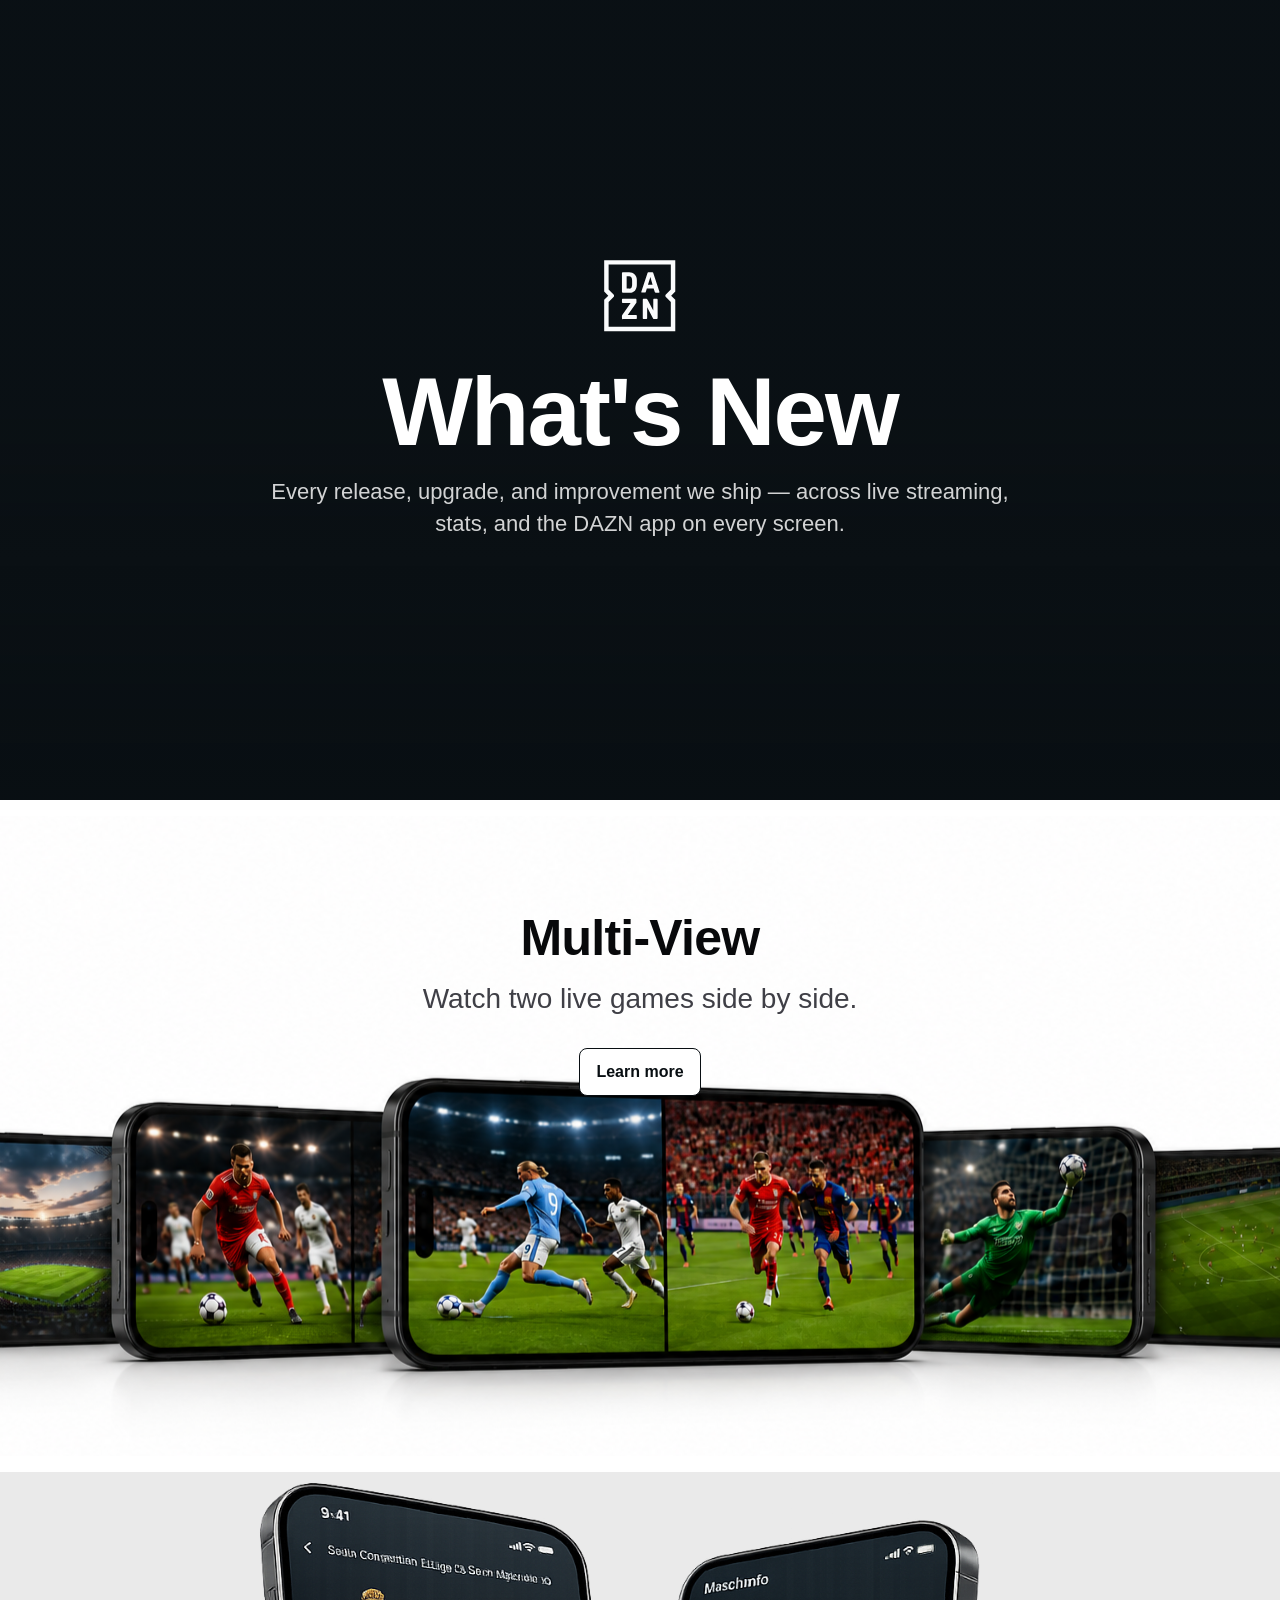
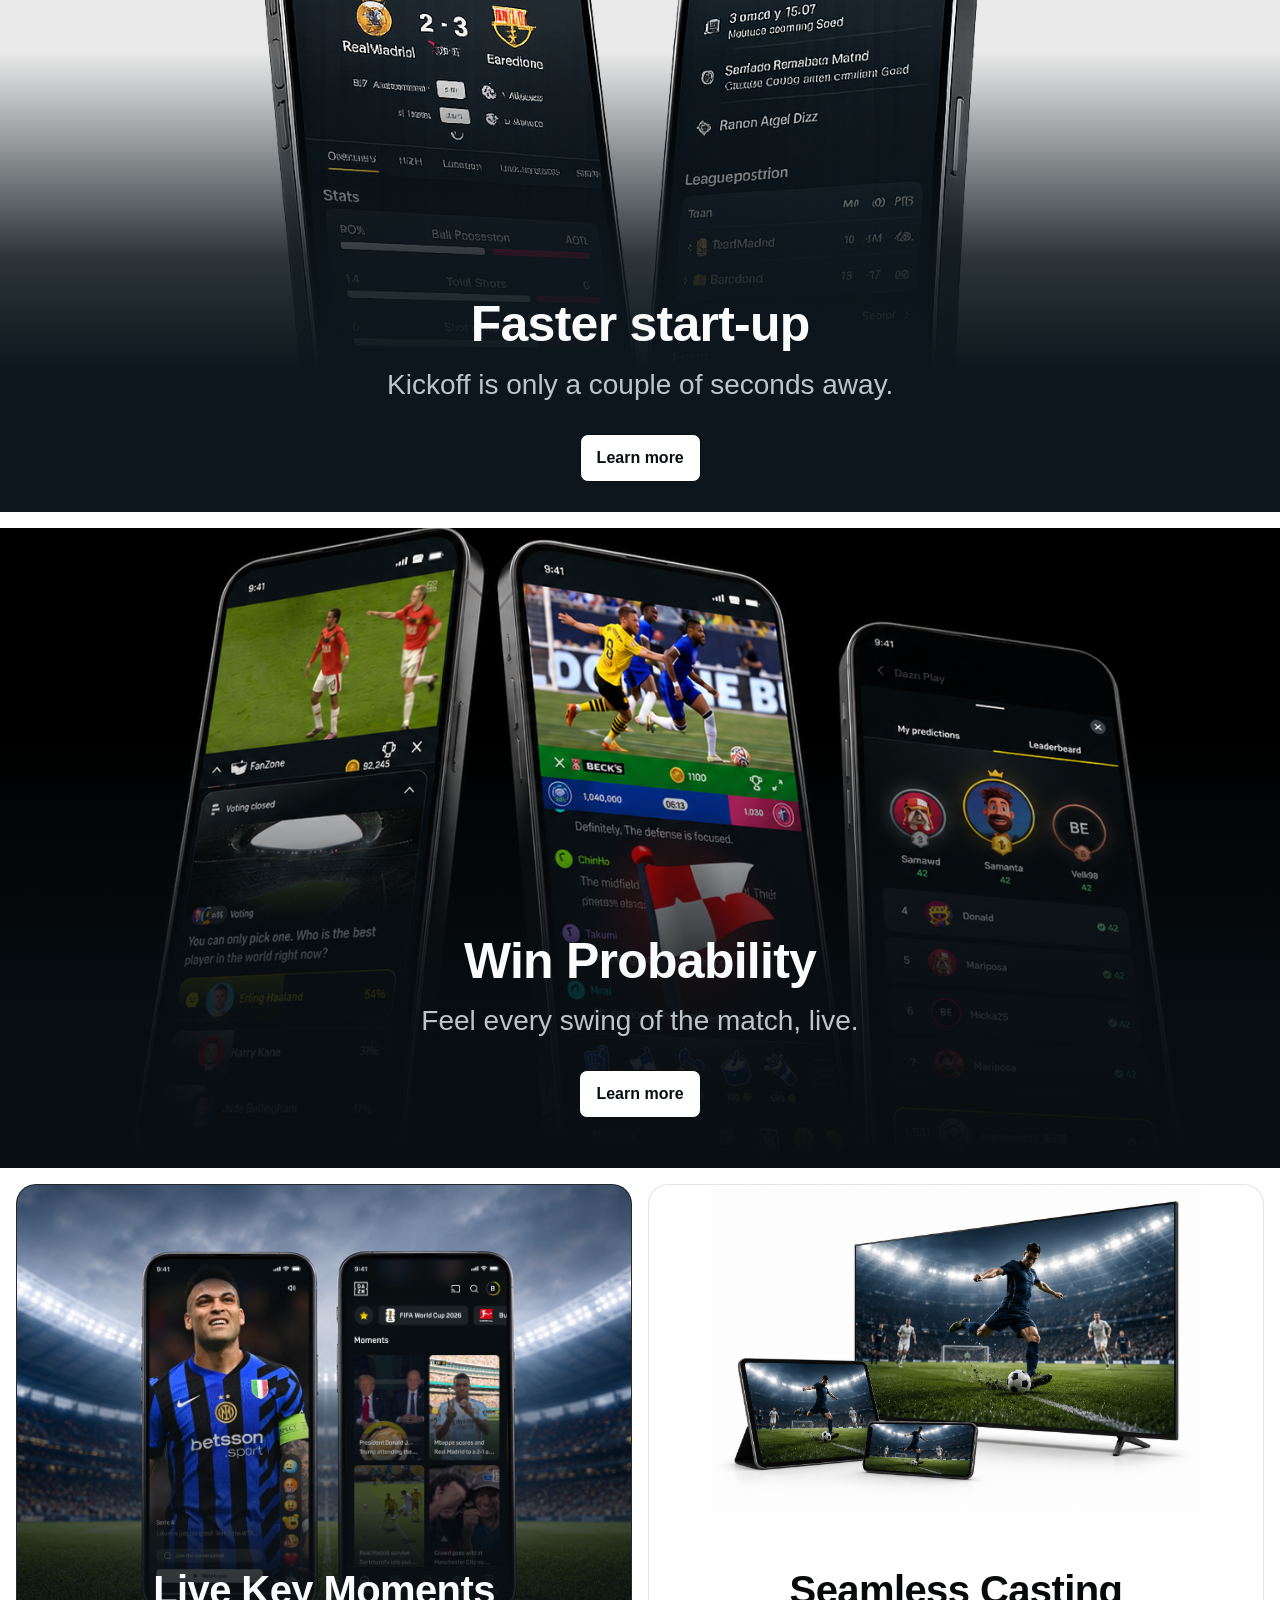
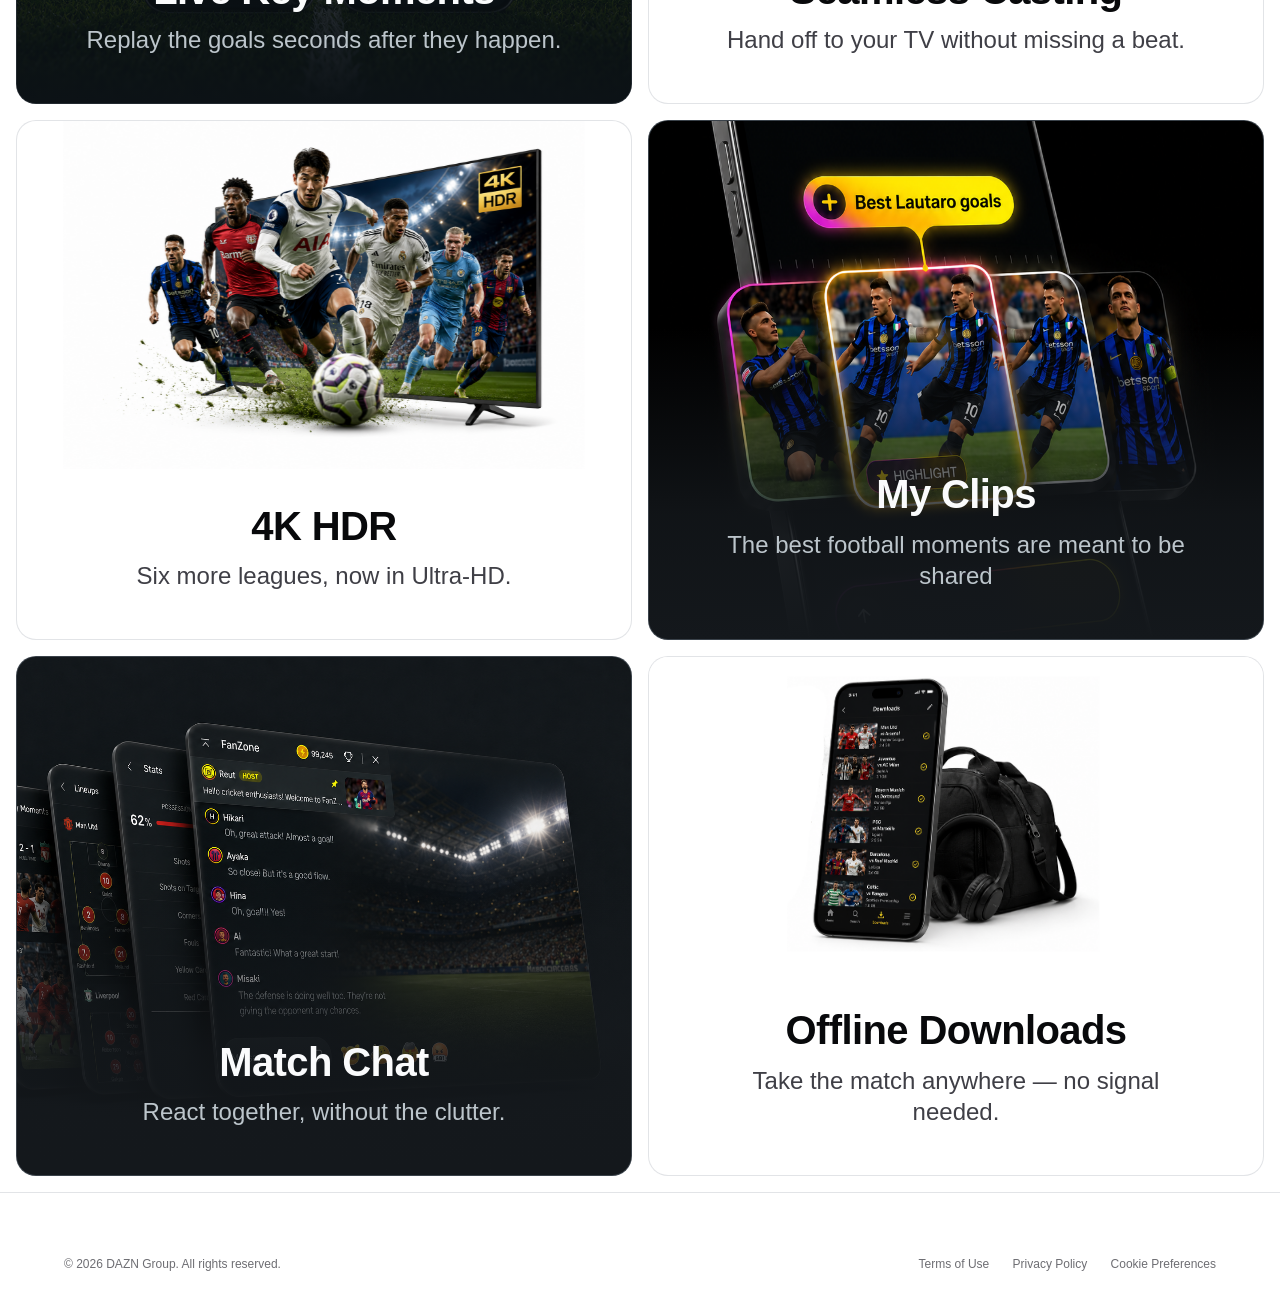
==== index.html @ 8689b982 "Add feature-page dark mode and single-open accordion - Feature page: refactor hardcoded colors to se" ====
<!DOCTYPE html>
<html lang="en">
<head>
<meta charset="UTF-8">
<meta name="viewport" content="width=device-width, initial-scale=1">
<title>DAZN — What's New</title>
<style>

  /* ============ DAZN DESIGN TOKENS (Dark theme, Desktop) ============ */
  :root{
    --font-family: 'DAZN Oscine', 'Inter', -apple-system, BlinkMacSystemFont, 'Segoe UI', sans-serif;

    /* foundations.surface */
    --surface-default: #080E12;
    --surface-1: #0C1216;
    --surface-2: #10171B;
    --surface-3: #1B2227;
    --surface-4: #21292E;
    --surface-5: #2A3238;

    /* foundations.text */
    --text-primary: #FAFBFC;
    --text-secondary: #BCC5CB;
    --text-tertiary: #76828C;
    --text-disabled: #626E78;

    /* foundations.border */
    --border-subtle: #21292E;
    --border-default: #444D53;
    --border-strong: #76828C;

    /* foundations.brand */
    --brand-primary: #F7FF1A;
    --brand-secondary: #F2AF3D;
    --brand-tertiary: #FBED7D;
    --brand-gradient: linear-gradient(270deg, #FBED7D 0%, #F2AF3D 100%);

    /* foundations.accent */
    --accent-live: #D12424;
    --accent-success-text: #79E99C;
    --accent-success-surface1: #043820;
    --accent-blue: #1183FF;
    --accent-purple: #D24AF9;
    --accent-orange: #FF9600;
    --accent-pink: #FF8D8D;

    /* components.label (secondary, dark theme) */
    --label-yellow-secondary-bg: rgba(247, 255, 26, 0.1);
    --label-yellow-secondary-color: #F7FF1A;
    --label-blue-secondary-bg: rgba(17, 131, 255, 0.1);
    --label-blue-secondary-color: #1183FF;
    --label-green-secondary-bg: rgba(121, 233, 156, 0.2);
    --label-green-secondary-color: #79E99C;
    --label-purple-secondary-bg: rgba(190, 95, 224, 0.1);
    --label-purple-secondary-color: #D24AF9;
    --label-red-secondary-bg: rgba(209, 36, 36, 0.3);
    --label-red-secondary-color: #FF8D8D;

    /* typography — desktop */
    --display-1: 56px;
    --display-2: 48px;
    --display-4: 36px;
    --heading-h4: 28px;
    --heading-h5: 24px;
    --heading-h6: 22px;
    --body-lg: 20px;
    --body-default: 18px;
    --caption-sm: 14px;
    --caption-xs: 12px;
    --label-sm: 14px;

    /* spacing */
    --sp-4: 4px; --sp-6:6px; --sp-8: 8px; --sp-12: 12px; --sp-16: 16px;
    --sp-20: 20px; --sp-24: 24px; --sp-32: 32px; --sp-40: 40px;
    --sp-48: 48px; --sp-64: 64px; --sp-80: 80px; --sp-96: 96px; --sp-120: 120px;

    /* radius */
    --radius-8: 8px; --radius-12: 12px; --radius-16: 16px; --radius-20: 20px; --radius-full: 9999px;

    /* grid */
    --grid-margin: 64px;
    --max-width: 1200px;
  }

  *{ margin:0; padding:0; box-sizing:border-box; }

  html{ scroll-behavior:smooth; background: var(--surface-default); overscroll-behavior-y: none; }

  body{
    background: #FFFFFF;
    color: var(--text-primary);
    font-family: var(--font-family);
    -webkit-font-smoothing: antialiased;
  }

  a{ color:inherit; text-decoration:none; }

  ::selection{ background: var(--brand-primary); color:#080E12; }

  /* ============ BUTTONS (dual-CTA pattern) ============ */
  /* DAZN design system button — Lg form (48px, 8px radius, 16/700) */
  .btn{
    display:inline-flex;
    flex-direction:row;
    align-items:center;
    justify-content:center;
    gap: var(--sp-8);
    height: 48px;
    padding: 0 var(--sp-16);
    border-radius: var(--radius-8);
    font-family: var(--font-family);
    font-size: 16px;
    line-height: 16px;
    font-weight: 700;
    white-space:nowrap;
    border: 1px solid transparent;
    cursor: pointer;
    transition: background-color .15s ease, border-color .15s ease, color .15s ease, transform .15s ease;
  }
  .btn:active{ transform: translateY(1px); }
  /* Colors kept: white with black border; hover fills yellow */
  .btn--solid{ background: #FFFFFF; color: #080E12; border-color: #080E12; }
  .btn--solid:hover{ background: var(--brand-primary); }
  /* low-commitment / learn more */
  .btn--ghost{ border-color: var(--border-default); color: var(--text-primary); }
  .btn--ghost:hover{ border-color: var(--border-strong); background: rgba(255,255,255,0.04); }
  .btn--sm{ height: 32px; padding: 0 var(--sp-8); font-size: 12px; }

  /* ============ HEADER ============ */
  .header{
    position: fixed;
    top: 0;
    left: 0;
    right: 0;
    z-index: 50;
    display:flex;
    align-items:center;
    gap: var(--sp-16);
    height: 72px;
    padding: 0 var(--grid-margin);
    background: rgba(8,14,18,0.82);
    backdrop-filter: blur(14px);
    -webkit-backdrop-filter: blur(14px);
    border-bottom: 1px solid var(--border-subtle);
    transform: translateY(-100%);
    transition: transform .35s ease;
  }
  .header.is-visible{ transform: translateY(0); }

  .logo{
    display:flex;
    align-items:center;
    gap: var(--sp-8);
  }
  .logo svg{ display:block; height: 33px; width:auto; }

  .header__eyebrow{
    display:inline-flex;
    align-items:center;
    gap: var(--sp-8);
    padding: var(--sp-6) var(--sp-16);
    border: 1px solid var(--border-default);
    border-radius: var(--radius-full);
    font-size: var(--caption-sm);
    font-weight: 700;
    letter-spacing: 0.04em;
    text-transform: uppercase;
    color: var(--text-secondary);
  }
  .header__eyebrow .pulse-dot{
    width:8px; height:8px; border-radius:50%;
    background: var(--accent-live);
    box-shadow: 0 0 0 0 rgba(209,36,36,0.6);
    animation: pulse 1.8s infinite;
  }
  @keyframes pulse{
    0%   { box-shadow: 0 0 0 0 rgba(209,36,36,0.55); }
    70%  { box-shadow: 0 0 0 8px rgba(209,36,36,0); }
    100% { box-shadow: 0 0 0 0 rgba(209,36,36,0); }
  }

  /* ============ HERO — full-screen splash ============ */
  .splash{
    --fp: 0; /* scroll progress 0→1: full-bleed → wrap width */
    position: relative;
    overflow: hidden;
    height: 800px;
    display:flex;
    flex-direction:column;
    align-items:center;
    justify-content:center;
    text-align:center;
    padding: var(--sp-64) var(--grid-margin);
    background: #0C1216;
    margin-left: calc(var(--fp) * max(0px, (100% - 1440px) / 2));
    margin-right: calc(var(--fp) * max(0px, (100% - 1440px) / 2));
    border-radius: calc(var(--fp) * 28px);
  }

  .splash__video{
    position:absolute;
    inset:0;
    z-index:0;
    width:100%;
    height:100%;
    object-fit:cover;
    will-change: transform;
  }
  .splash__video--mobile{ display:none; }

  .splash__scrim{
    position:absolute;
    inset:0;
    z-index:1;
    background: linear-gradient(180deg, rgba(8,14,18,0.35) 0%, rgba(8,14,18,0.35) 50%, rgba(8,14,18,0.72) 100%);
  }

  .splash__content{
    position:relative;
    z-index:2;
    display:flex;
    flex-direction:column;
    align-items:center;
    gap: var(--sp-32);
    will-change: transform, opacity;
  }

  .splash__logo svg{
    display:block;
    height: 72px;
    width:auto;
  }

  .splash__title{
    font-size: 96px;
    line-height: 1.0;
    font-weight: 600;
    letter-spacing: -0.02em;
    color: #FFFFFF;
  }

  .splash__subtitle{
    font-size: 22px;
    line-height: 1.45;
    font-weight: 400;
    color: rgba(255,255,255,0.82);
    max-width: 760px;
    margin-top: calc(-1 * var(--sp-16));
  }


  /* ============ SECTION SHELL ============ */
  .section{
    max-width: var(--max-width);
    margin: 0 auto;
    padding: var(--sp-96) var(--grid-margin);
  }
  .section__head{
    margin-bottom: var(--sp-48);
  }
  .section__head h2{
    font-size: var(--heading-h4);
    font-weight: 800;
    letter-spacing: -0.01em;
  }
  .section__head p{
    margin-top: var(--sp-8);
    color: var(--text-tertiary);
    font-size: var(--caption-sm);
  }

  /* ============ FEATURE BANDS — stacked, capped at 1600px (Apple-style) ============ */
  #feature-bands{
    display:flex;
    flex-direction:column;
    align-items:center;
    gap: var(--sp-16);
    margin-top: var(--sp-16);
  }
  .feature-band{
    position:relative;
    overflow:hidden;
    width:100%;
    max-width: 1800px;
    display:flex;
    flex-direction:column;
    align-items:center;
    justify-content:flex-end;
    text-align:center;
    min-height: 640px;
    padding: var(--sp-96) var(--grid-margin) 50px;
    background: var(--surface-1);
  }
  .feature-band:nth-of-type(even){ background: var(--surface-2); }
  /* Round the corners once the 1800px cap leaves margin on the sides */
  @media (min-width: 1840px){ .feature-band{ border-radius: 28px; } }

  /* Label pinned to the top-left corner of every feature band */
  .feature-band > .label{
    position: absolute;
    top: var(--sp-16);
    left: var(--sp-16);
    z-index: 2;
  }

  /* Multi-View band — photo backdrop, dark text on white (horizontal for desktop) */
  .feature-band--multi-view{
    background-color: #FFFFFF;
    background-image: url('assets/img/multiview-desktop.png');
    background-repeat: no-repeat;
    background-position: center calc(20% + var(--mv-shift, 0px));
    background-size: unset;
    justify-content: flex-start;
  }
  .feature-band--multi-view h2{ color: #08090B; }
  .feature-band--multi-view .feature-band__tagline{ color: #3F3F46; }
  .feature-band--multi-view .label{ background: #080E12; color: var(--brand-primary); }

  /* Win Probability band — dark product-shot backdrop with a bottom scrim for legible text */
  .feature-band--win-probability-overlay{
    background-color: #080E12;
    background-image: linear-gradient(180deg, rgba(8,14,18,0) 32%, rgba(8,14,18,0.85) 70%, #080E12 100%), url('assets/img/win-probability.png');
    background-repeat: no-repeat;
    background-position: center, center calc(50% + var(--wp-shift, 0px));
    background-size: cover;
    justify-content: flex-end;
  }

  /* Win Probability band — floating live-scorecards backdrop (scroll parallax) */
  /* Fixed-size canvas so the scorecards keep their size like an image (cropped, not scaled, on smaller viewports) */
  .wp-cluster{ position:absolute; top:0; left:50%; transform:translateX(-50%); width:1280px; height:70%; z-index:0; pointer-events:none; }
  .wp-card{ position:absolute; background:#12141c; border-radius:0.9em; color:#fff; box-shadow:0 0.5em 1.4em rgba(0,0,0,0.16); will-change:transform; container-type:inline-size; overflow:hidden; }
  .wp-sizer{ padding:1.3em 1.15em; font-size:5cqw; }
  .wp-shaded{ background:radial-gradient(circle at 20% 12%,rgba(255,255,255,0.14),transparent 42%),radial-gradient(circle at 82% 88%,rgba(255,255,255,0.09),transparent 45%),linear-gradient(135deg,#1d2029 0%,#12141c 50%,#080910 100%); box-shadow:0 0.7em 1.8em rgba(0,0,0,0.3),inset 0 0.08em 0.15em rgba(255,255,255,0.06); }
  .wp-flags{ display:flex; align-items:center; justify-content:center; gap:1em; }
  .wp-flag{ width:2.4em; height:1.75em; border-radius:0.25em; flex-shrink:0; }
  .wp-score{ font-size:2.3em; font-weight:700; letter-spacing:0.03em; white-space:nowrap; line-height:1; }
  .wp-codes{ display:flex; justify-content:space-between; margin-top:0.5em; font-size:0.82em; font-weight:600; letter-spacing:0.04em; color:#e6e6ea; }
  .wp-min{ color:#e0463f; font-size:0.72em; text-align:center; margin-top:0.5em; display:flex; align-items:center; justify-content:center; gap:0.25em; }
  .wp-dot{ width:0.35em; height:0.35em; border-radius:50%; background:#e0463f; display:inline-block; }
  .wp-events{ margin-top:1.5em; display:flex; flex-direction:column; gap:0.9em; }
  .wp-ev{ display:flex; align-items:center; gap:0.55em; font-size:0.78em; white-space:nowrap; }
  .wp-chip{ background:#232635; color:#f0c419; font-weight:700; border-radius:0.35em; padding:0.18em 0.55em; min-width:2.4em; text-align:center; }
  .wp-ball{ width:1.3em; height:1.3em; border-radius:50%; border:0.1em solid #fff; flex-shrink:0; }
  .wp-yc{ width:0.8em; height:1.1em; border-radius:0.12em; background:#f0c419; flex-shrink:0; }
  .wp-esp{ background:linear-gradient(to bottom,#aa151b 25%,#f1bf00 25% 75%,#aa151b 75%); }
  .wp-fra{ background:linear-gradient(to right,#0055a4 33%,#fff 33% 66%,#ef4135 66%); }
  .wp-bra{ background:radial-gradient(circle,#f8d117 30%,#009c3b 31%); }
  .wp-arg{ background:linear-gradient(to bottom,#75aadb 33%,#fff 33% 66%,#75aadb 66%); }
  .wp-ger{ background:linear-gradient(to bottom,#000 33%,#dd0000 33% 66%,#ffce00 66%); }
  .wp-ned{ background:linear-gradient(to bottom,#ae1c28 33%,#fff 33% 66%,#21468b 66%); }
  .wp-ita{ background:linear-gradient(to right,#009246 33%,#fff 33% 66%,#ce2b37 66%); }
  .wp-por{ background:linear-gradient(to right,#046a38 40%,#da291c 40%); }
  .wp-jpn{ background:radial-gradient(circle,#bc002d 25%,#fff 26%); }
  .wp-kor{ background:radial-gradient(circle at 50% 50%,#003478 20%,#fff 21% 60%,#c60c30 61%); }
  .wp-usa{ background:linear-gradient(#b31942 0 12%,#fff 12% 20%,#b31942 20% 32%,#fff 32% 40%,#b31942 40% 52%,#fff 52% 60%,#b31942 60%),linear-gradient(to right,#0a3161 45%,transparent 45%); }
  .wp-mex{ background:linear-gradient(to right,#006847 33%,#fff 33% 66%,#ce1126 66%); }
  .wp-cro{ background:repeating-conic-gradient(#c8102e 0 90deg,#fff 0 180deg); background-size:0.5em 0.5em; }
  .wp-mar{ background:#c1272d; }
  .wp-swe{ background:linear-gradient(to bottom,transparent 42%,#fecc02 42% 56%,transparent 56%),linear-gradient(to right,transparent 32%,#fecc02 32% 44%,transparent 44%),#006aa7; }
  .wp-nor{ background:linear-gradient(to bottom,transparent 42%,#fff 42% 58%,transparent 58%),linear-gradient(to right,transparent 32%,#fff 32% 46%,transparent 46%),#ba0c2f; }
  .wp-col{ background:linear-gradient(to bottom,#fcd116 45%,#003893 45% 72%,#ce1126 72%); }
  .wp-uru{ background:repeating-linear-gradient(#fff 0 0.35em,#75aadb 0.35em 0.7em); }

  /* Faster start-up band — dark photo backdrop (light text stays legible) */
  .feature-band.feature-band--faster-startup-mobile{
    background-color: #eaeaea;
    background-image: linear-gradient(180deg, rgba(12,22,28,0) 28%, rgba(12,22,28,0.85) 60%, #0C161C 78%), url('assets/img/faster-startup.png');
    background-size: cover;
    background-position: center, center calc(10% + var(--fs-shift, 0px));
    background-repeat: no-repeat;
  }
  .feature-band--faster-startup-mobile .feature-band__content{
    transform: translateY(var(--fs-text, 0px));
    will-change: transform;
  }
  .feature-band--faster-startup-mobile .label{ background: #0C161C; color: #79E99C; }

  .feature-band__content{
    position:relative;
    z-index:1;
    max-width: 760px;
    display:flex;
    flex-direction:column;
    align-items:center;
    gap: var(--sp-16);
  }

  .feature-band h2{
    font-size: 50px;
    line-height: 1.05;
    font-weight: 600;
    letter-spacing: -0.015em;
  }
  .feature-band__tagline{
    font-size: 28px;
    line-height: 1.25;
    font-weight: 400;
    color: var(--text-secondary);
    max-width: 600px;
  }
  .feature-band__ctas{
    display:flex;
    gap: var(--sp-16);
    flex-wrap:wrap;
    justify-content:center;
    margin-top: var(--sp-16);
  }

  /* ============ HIGHLIGHTS — uniform 2-up tile grid ============ */
  #highlights{
    max-width: 1440px;
    margin: 0 auto;
    padding: var(--sp-16);
  }
  .grid{
    display:grid;
    gap: var(--sp-16);
    grid-template-columns: repeat(2, 1fr);
  }

  .card{
    position:relative;
    display:flex;
    flex-direction:column;
    align-items:center;
    text-align:center;
    min-height: 520px;
    background: var(--surface-5);
    border: 1px solid #76828c36;
    border-radius: 20px;
    overflow:hidden;
    color: inherit;
    text-decoration: none;
  }
  /* Each tile's image lives on a ::before layer so it can zoom on hover */
  .card::before{
    content:"";
    position:absolute; inset:0; z-index:0;
    background-repeat:no-repeat;
    transition: transform .5s cubic-bezier(.22,.61,.36,1);
    will-change: transform;
  }
  .card__body{ position:relative; z-index:1; transition: transform .4s cubic-bezier(.22,.61,.36,1); }
  /* Hover: zoom the image layer, lift the text */
  .card:hover::before{ transform: scale(1.08); }
  .card:hover .card__body{ transform: translateY(-12px); }
  @media (prefers-reduced-motion: reduce){
    .card:hover::before{ transform: none; }
    .card:hover .card__body{ transform: none; }
  }
  /* Light tiles — same background and text colors as the Multi-View band */
  .card--light{ background: #FFFFFF; }
  .card--light .card__title{ color: #08090B; }
  .card--light .card__benefit{ color: #3F3F46; }
  .card--light .label{ background: #080E12; color: var(--brand-primary); }
  /* Live Key Moments tile — dramatic dark photo backdrop with a bottom scrim for legible text */
  .card--key-moments-live{ background-color: #0C1216; }
  .card--key-moments-live::before{
    background-image: linear-gradient(180deg, rgba(8,14,18,0) 38%, rgba(8,14,18,0.82) 74%, #0C1216 100%), url('assets/img/live-key-moments.png');
    background-position: center, center top;
    background-size: cover, cover;
  }
  /* 4K HDR tile — action-burst image anchored to the top, text on the white area below */
  .card--4k-hdr-expansion::before{
    background-image: url('assets/img/4k-hdr.png');
    background-position: center top;
    background-size: 85%;
  }
  /* Offline Downloads tile — Downloads-screen image anchored to the top, text on the white area below */
  .card--offline-downloads::before{
    background-image: url('assets/img/offline-downloads.png');
    background-position: center top;
    background-size: 100%;
  }
  /* Match Chat tile — FanZone UI photo backdrop with a bottom scrim for legible text */
  .card--watch-party-chat-redesign{ background-color: #2A3238; }
  .card--watch-party-chat-redesign::before{
    background-image: linear-gradient(180deg, rgba(20,24,28,0) 40%, rgba(20,24,28,0.82) 76%, #14181C 100%), url('assets/img/match-chat.png');
    background-position: center, center;
    background-size: cover;
  }
  /* Watch Party tile — co-viewing UI photo backdrop with a bottom scrim for legible text */
  .card--watch-party-beta{ background-color: #2A3238; }
  .card--watch-party-beta::before{
    background-image: linear-gradient(180deg, rgba(20,24,28,0) 40%, rgba(20,24,28,0.82) 76%, #14181C 100%), url('assets/img/watch-party.png');
    background-position: center, center;
    background-size: cover, cover;
  }
  /* Seamless Casting tile — multi-device image anchored to the top, text on the white area below */
  .card--airplay-chromecast-handoff::before{
    background-image: url('assets/img/seamless-casting.png');
    background-position: center top;
    background-size: 80%;
  }
  /* Staggered slide-in (gated on .reveal so cards stay visible without JS) */
  .grid.reveal .card{
    opacity: 0;
    transform: translateY(48px);
    transition: opacity .6s ease, transform .7s cubic-bezier(.22,.61,.36,1);
    transition-delay: calc(var(--i, 0) * 0.09s);
  }
  .grid.reveal .card.in{ opacity: 1; transform: none; }

  /* Inner content settles into place with a little extra parallax + stagger */
  .grid.reveal .card__title,
  .grid.reveal .card__benefit,
  .grid.reveal .card__ctas{
    opacity: 0;
    transform: translateY(18px);
    transition: opacity .5s ease, transform .6s cubic-bezier(.22,.61,.36,1);
  }
  .grid.reveal .card.in .card__title{ opacity: 1; transform: none; transition-delay: .12s; }
  .grid.reveal .card.in .card__benefit{ opacity: 1; transform: none; transition-delay: .2s; }
  .grid.reveal .card.in .card__ctas{ opacity: 1; transform: none; transition-delay: .28s; }

  .card__body{
    display:flex;
    flex:1;
    flex-direction:column;
    align-items:center;
    justify-content:flex-end;
    gap: var(--sp-12);
    padding: var(--sp-48) var(--sp-32);
    width:100%;
  }
  .card > .label{
    position: absolute;
    top: var(--sp-16);
    left: var(--sp-16);
    z-index: 2;
  }

  .card__title{
    font-size: 40px;
    line-height: 1.08;
    font-weight: 600;
    letter-spacing: -0.015em;
  }

  .card__benefit{
    font-size: 24px;
    line-height: 1.3;
    font-weight: 400;
    color: var(--text-secondary);
    max-width: 90%;
  }

  .card__ctas{
    display:flex;
    gap: var(--sp-12);
    margin-top: var(--sp-16);
    flex-wrap:wrap;
    justify-content:center;
  }


  .label{
    display:inline-flex;
    align-items:center;
    align-self:flex-start;
    height: 24px;
    padding: 0 var(--sp-6);
    border-radius: 2px;
    font-size: var(--label-sm);
    font-weight: 700;
    text-transform: uppercase;
    letter-spacing: 0.01em;
    white-space:nowrap;
  }
  .label--new{ background: var(--label-yellow-secondary-bg); color: var(--label-yellow-secondary-color); }
  .label--upgrade{ background: var(--label-blue-secondary-bg); color: var(--label-blue-secondary-color); }
  .label--improve{ background: var(--label-green-secondary-bg); color: var(--label-green-secondary-color); }
  .label--integration{ background: var(--label-purple-secondary-bg); color: var(--label-purple-secondary-color); }
  .label--live{ background: var(--label-red-secondary-bg); color: var(--label-red-secondary-color); }

  /* ============ FOOTER ============ */
  .footer{
    border-top: 1px solid #76828c36;
    background: #FFFFFF;
    padding: var(--sp-64) var(--grid-margin) var(--sp-40);
  }
  .footer__inner{ max-width: var(--max-width); margin: 0 auto; }
  .footer__cols{
    display:grid;
    grid-template-columns: repeat(5, 1fr);
    gap: var(--sp-32);
  }
  .footer__col h4{
    font-size: var(--caption-xs);
    font-weight: 700;
    text-transform: uppercase;
    letter-spacing: 0.06em;
    color: var(--text-tertiary);
    margin-bottom: var(--sp-16);
  }
  .footer__col a{
    display:block;
    font-size: var(--caption-sm);
    color: var(--text-secondary);
    padding: var(--sp-6) 0;
    transition: color .15s ease;
  }
  .footer__col a:hover{ color: var(--text-primary); }

  .footer__bottom{
    display:flex;
    align-items:center;
    justify-content:space-between;
    gap: var(--sp-16);
    flex-wrap:wrap;
    font-size: var(--caption-xs);
    color: #6E6E73;
  }
  .footer__legal a{ margin-left: var(--sp-20); }
  .footer__legal a:first-child{ margin-left: 0; }
  .footer__legal a:hover{ color: #1D1D1F; }

  @media (prefers-reduced-motion: reduce){
    .pulse-dot{ animation: none; }
  }

  /* ============ RESPONSIVE ============ */
  @media (max-width: 1000px){
    .footer__cols{ grid-template-columns: repeat(3, 1fr); row-gap: var(--sp-40); }
  }

  @media (max-width: 900px){
    .header, .splash, .section{ padding-left: var(--sp-24); padding-right: var(--sp-24); }
    .splash{ justify-content: flex-end; }
    .splash__title{ font-size: 62px; }
    .splash__subtitle{ font-size: 22px; }
    .splash__logo svg{ height: 62px; }
    .splash__video--desktop{ display:none; }
    .splash__video--mobile{ display:block; }
    .feature-band{
      min-height: 520px;
      padding: 30px;
      justify-content: flex-end;
      align-items: flex-start;
      text-align: left;
    }
    .feature-band__content{ align-items: flex-start; text-align: left; }
    .feature-band h2{ font-size: 32px; }
    .feature-band__tagline{ font-size: 20px; }
    .feature-band--multi-view{
      background-color: #FFFFFF;
      background-image: url('assets/img/multiview-mobile.png');
      background-position: right -220px top calc(-20px - var(--mv-shift, 0px));
      background-size: auto calc(105% * var(--mv-zoom, 1));
      padding-right: 140px;
    }
    .grid{ grid-template-columns: 1fr; }
    .card{ padding: 30px; align-items: flex-start; text-align: left; }
    .card__body{ padding: 0; align-items: flex-start; justify-content: flex-end; text-align: left; }
  }

  @media (max-width: 640px){
    .card{ min-height: 680px; }
    .feature-band{ min-height: 680px; }
    .card--airplay-chromecast-handoff::before{ background-size: 200%; }
    .card--4k-hdr-expansion::before{ background-size: 200%; background-position: calc(80% + 10px) top; }
    .card--offline-downloads::before{ background-size: 260%; background-position: calc(50% + 60px) top; }
    .card__title{ font-size: 32px; }
    .card__benefit{ font-size: 20px; }
    .footer__cols{ grid-template-columns: repeat(2, 1fr); }
    .footer{ padding-left: var(--sp-24); padding-right: var(--sp-24); }
  }

  @media (max-width: 480px){
    .header .header__eyebrow{ display:none; }
    .splash__title{ font-size: 48px; }
  }
</style>
</head>
<body>

  <!-- ============ HEADER ============ -->
  <header class="header">
    <div class="logo" aria-label="DAZN">
      <svg viewBox="0 0 80 80" xmlns="http://www.w3.org/2000/svg">
        <path fill-rule="evenodd" clip-rule="evenodd" d="M20.2218 65.4513C20.0126 65.1818 19.9137 64.8429 19.9453 64.5032V61.8963C19.9563 61.5616 20.0818 61.2409 20.3008 60.9878L29.5833 47.7948H21.2093C20.8796 47.862 20.5368 47.7906 20.2613 47.5973C20.019 47.2373 19.9074 46.8051 19.9453 46.3728V44.4768C19.9016 44.0795 19.9846 43.6786 20.1823 43.3313C20.4455 43.1101 20.7895 43.0098 21.1303 43.0548H34.6788C35.0624 43.0287 35.4456 43.1108 35.7848 43.2918C36.004 43.5714 36.1034 43.9265 36.0613 44.2793V46.8073C36.1033 46.9625 36.1033 47.126 36.0613 47.2813C35.9918 47.4637 35.8988 47.6363 35.7848 47.7948L26.3838 60.9878H35.3108C35.8243 60.9878 36.1403 60.9878 36.2588 61.2643C36.4589 61.5962 36.5423 61.9855 36.4958 62.3703V64.3058C36.5423 64.6905 36.4589 65.0798 36.2588 65.4118C36.2588 65.4118 35.8243 65.6883 35.3108 65.6883H21.3278C20.9433 65.7289 20.5559 65.6459 20.2218 65.4513ZM19.9453 35.1153V14.8913C19.9453 14.8913 19.9453 14.1803 20.2218 13.9433C20.566 13.7762 20.9454 13.6948 21.3278 13.7063H27.8453C30.1507 13.6634 32.3895 14.4801 34.1258 15.9973C35.7191 17.6767 36.5727 19.9246 36.4958 22.2383V27.2153C36.5774 29.6687 35.8255 32.0774 34.3628 34.0488C32.8365 35.5426 30.7703 36.3548 28.6353 36.3003H21.3278C21.3278 36.3003 20.4983 36.3003 20.2218 36.0633C20.0356 35.7827 19.9391 35.452 19.9453 35.1153ZM25.1593 31.7973H27.8453C28.7464 31.8716 29.6405 31.5877 30.3338 31.0073C31.3608 29.9803 31.2423 27.0573 31.2423 27.0573V22.7123C31.2935 21.4264 30.9784 20.1525 30.3338 19.0388C29.6523 18.4266 28.7609 18.1012 27.8453 18.1303H25.1593V31.7973ZM58.2208 42.9758H56.0878C55.7047 42.9557 55.3231 43.0375 54.9818 43.2128C54.7963 43.5069 54.713 43.854 54.7448 44.2003V56.0503L48.4248 44.2003C48.2928 43.8177 48.0441 43.4862 47.7138 43.2523C47.307 43.0623 46.858 42.9807 46.4103 43.0153H44.4353C44.0522 42.9952 43.6706 43.077 43.3293 43.2523C43.1438 43.5464 43.0605 43.8935 43.0923 44.2398V64.4638C43.0533 64.7981 43.1375 65.1351 43.3293 65.4118C43.6466 65.6119 44.0236 65.6957 44.3958 65.6488H46.5683C46.9528 65.6894 47.3402 65.6064 47.6743 65.4118C47.8835 65.1423 47.9824 64.8034 47.9508 64.4638V52.6138L54.2313 64.4638C54.376 64.8612 54.6376 65.2055 54.9818 65.4513C55.3986 65.5386 55.829 65.5386 56.2458 65.4513H58.2208C58.6053 65.4919 58.9928 65.4089 59.3268 65.2143C59.536 64.9448 59.6349 64.6059 59.6033 64.2663V44.2793C59.6266 43.9282 59.5291 43.5797 59.3268 43.2918C58.9855 43.1165 58.6039 43.0347 58.2208 43.0548V42.9758ZM41.5518 34.9573L48.2668 14.7728C48.3509 14.451 48.5299 14.162 48.7803 13.9433C49.0633 13.7661 49.3952 13.6831 49.7283 13.7063H53.4018C53.7354 13.6773 54.0691 13.7607 54.3498 13.9433C54.5634 14.1841 54.7248 14.4665 54.8238 14.7728L61.4993 34.9573C61.6353 35.2861 61.6353 35.6554 61.4993 35.9843C61.3007 36.2085 61.0077 36.3257 60.7093 36.3003H57.5493C57.205 36.3501 56.8599 36.215 56.6408 35.9448C56.4652 35.6349 56.3323 35.3027 56.2458 34.9573L55.1793 31.5603H47.5953L46.5683 34.9573C46.4563 35.3822 46.269 35.7835 46.0153 36.1423C45.7783 36.3398 44.9883 36.1423 44.9883 36.1423H42.2628C42.2628 36.1423 41.6703 36.1423 41.4728 35.7868C41.4181 35.5084 41.4455 35.2202 41.5518 34.9573ZM48.8198 27.4918H53.9548L51.5453 18.9598L48.8198 27.4918ZM79.1953 35.0758L74.6133 39.6973L79.1953 44.2793V79.1973H0.195312V44.2793L4.77731 39.6973L0.195312 35.1153V0.197266H79.1953V35.0758ZM74.2578 5.13476H5.13281V32.7848L10.6233 38.2753C11.4161 39.0883 11.4161 40.3852 10.6233 41.1983L5.13281 46.6493V74.2993H74.2578V46.6493L68.7673 41.1588C68.3663 40.7784 68.1392 40.25 68.1392 39.6973C68.1392 39.1446 68.3663 38.6161 68.7673 38.2358L74.2578 32.7453V5.13476Z" fill="#FAFBFC"/>
      </svg>
    </div>
    <span class="header__eyebrow"><span class="pulse-dot"></span> Product updates</span>
  </header>

  <!-- ============ HERO — full-screen splash ============ -->
  <section class="splash">
    <video class="splash__video splash__video--desktop" autoplay muted loop playsinline>
      <source src="assets/video/video-hero-720.mp4" type="video/mp4">
    </video>
    <video class="splash__video splash__video--mobile" autoplay muted loop playsinline>
      <source src="assets/video/video-hero-vertical.mp4" type="video/mp4">
    </video>
    <div class="splash__scrim"></div>

    <div class="splash__content">
      <div class="splash__logo" aria-label="DAZN">
        <svg viewBox="0 0 80 80" xmlns="http://www.w3.org/2000/svg">
          <path fill-rule="evenodd" clip-rule="evenodd" d="M20.2218 65.4513C20.0126 65.1818 19.9137 64.8429 19.9453 64.5032V61.8963C19.9563 61.5616 20.0818 61.2409 20.3008 60.9878L29.5833 47.7948H21.2093C20.8796 47.862 20.5368 47.7906 20.2613 47.5973C20.019 47.2373 19.9074 46.8051 19.9453 46.3728V44.4768C19.9016 44.0795 19.9846 43.6786 20.1823 43.3313C20.4455 43.1101 20.7895 43.0098 21.1303 43.0548H34.6788C35.0624 43.0287 35.4456 43.1108 35.7848 43.2918C36.004 43.5714 36.1034 43.9265 36.0613 44.2793V46.8073C36.1033 46.9625 36.1033 47.126 36.0613 47.2813C35.9918 47.4637 35.8988 47.6363 35.7848 47.7948L26.3838 60.9878H35.3108C35.8243 60.9878 36.1403 60.9878 36.2588 61.2643C36.4589 61.5962 36.5423 61.9855 36.4958 62.3703V64.3058C36.5423 64.6905 36.4589 65.0798 36.2588 65.4118C36.2588 65.4118 35.8243 65.6883 35.3108 65.6883H21.3278C20.9433 65.7289 20.5559 65.6459 20.2218 65.4513ZM19.9453 35.1153V14.8913C19.9453 14.8913 19.9453 14.1803 20.2218 13.9433C20.566 13.7762 20.9454 13.6948 21.3278 13.7063H27.8453C30.1507 13.6634 32.3895 14.4801 34.1258 15.9973C35.7191 17.6767 36.5727 19.9246 36.4958 22.2383V27.2153C36.5774 29.6687 35.8255 32.0774 34.3628 34.0488C32.8365 35.5426 30.7703 36.3548 28.6353 36.3003H21.3278C21.3278 36.3003 20.4983 36.3003 20.2218 36.0633C20.0356 35.7827 19.9391 35.452 19.9453 35.1153ZM25.1593 31.7973H27.8453C28.7464 31.8716 29.6405 31.5877 30.3338 31.0073C31.3608 29.9803 31.2423 27.0573 31.2423 27.0573V22.7123C31.2935 21.4264 30.9784 20.1525 30.3338 19.0388C29.6523 18.4266 28.7609 18.1012 27.8453 18.1303H25.1593V31.7973ZM58.2208 42.9758H56.0878C55.7047 42.9557 55.3231 43.0375 54.9818 43.2128C54.7963 43.5069 54.713 43.854 54.7448 44.2003V56.0503L48.4248 44.2003C48.2928 43.8177 48.0441 43.4862 47.7138 43.2523C47.307 43.0623 46.858 42.9807 46.4103 43.0153H44.4353C44.0522 42.9952 43.6706 43.077 43.3293 43.2523C43.1438 43.5464 43.0605 43.8935 43.0923 44.2398V64.4638C43.0533 64.7981 43.1375 65.1351 43.3293 65.4118C43.6466 65.6119 44.0236 65.6957 44.3958 65.6488H46.5683C46.9528 65.6894 47.3402 65.6064 47.6743 65.4118C47.8835 65.1423 47.9824 64.8034 47.9508 64.4638V52.6138L54.2313 64.4638C54.376 64.8612 54.6376 65.2055 54.9818 65.4513C55.3986 65.5386 55.829 65.5386 56.2458 65.4513H58.2208C58.6053 65.4919 58.9928 65.4089 59.3268 65.2143C59.536 64.9448 59.6349 64.6059 59.6033 64.2663V44.2793C59.6266 43.9282 59.5291 43.5797 59.3268 43.2918C58.9855 43.1165 58.6039 43.0347 58.2208 43.0548V42.9758ZM41.5518 34.9573L48.2668 14.7728C48.3509 14.451 48.5299 14.162 48.7803 13.9433C49.0633 13.7661 49.3952 13.6831 49.7283 13.7063H53.4018C53.7354 13.6773 54.0691 13.7607 54.3498 13.9433C54.5634 14.1841 54.7248 14.4665 54.8238 14.7728L61.4993 34.9573C61.6353 35.2861 61.6353 35.6554 61.4993 35.9843C61.3007 36.2085 61.0077 36.3257 60.7093 36.3003H57.5493C57.205 36.3501 56.8599 36.215 56.6408 35.9448C56.4652 35.6349 56.3323 35.3027 56.2458 34.9573L55.1793 31.5603H47.5953L46.5683 34.9573C46.4563 35.3822 46.269 35.7835 46.0153 36.1423C45.7783 36.3398 44.9883 36.1423 44.9883 36.1423H42.2628C42.2628 36.1423 41.6703 36.1423 41.4728 35.7868C41.4181 35.5084 41.4455 35.2202 41.5518 34.9573ZM48.8198 27.4918H53.9548L51.5453 18.9598L48.8198 27.4918ZM79.1953 35.0758L74.6133 39.6973L79.1953 44.2793V79.1973H0.195312V44.2793L4.77731 39.6973L0.195312 35.1153V0.197266H79.1953V35.0758ZM74.2578 5.13476H5.13281V32.7848L10.6233 38.2753C11.4161 39.0883 11.4161 40.3852 10.6233 41.1983L5.13281 46.6493V74.2993H74.2578V46.6493L68.7673 41.1588C68.3663 40.7784 68.1392 40.25 68.1392 39.6973C68.1392 39.1446 68.3663 38.6161 68.7673 38.2358L74.2578 32.7453V5.13476Z" fill="#FAFBFC"/>
        </svg>
      </div>
      <h1 class="splash__title">What's New</h1>
      <p class="splash__subtitle">Every release, upgrade, and improvement we ship — across live streaming, stats, and the DAZN app on every screen.</p>
    </div>
  </section>

  <!-- ============ FEATURE BANDS — stacked full-width feature updates ============ -->
  <div id="feature-bands"><!-- filled from entries.js --></div>

  <!-- ============ HIGHLIGHTS — uniform 2-up tile grid ============ -->
  <section class="section" id="highlights">
    <div class="grid" id="grid"></div>
  </section>

  <!-- ============ FOOTER ============ -->
  <footer class="footer">
    <div class="footer__inner">
      <div class="footer__bottom">
        <span>© 2026 DAZN Group. All rights reserved.</span>
        <span class="footer__legal">
          <a href="#">Terms of Use</a>
          <a href="#">Privacy Policy</a>
          <a href="#">Cookie Preferences</a>
        </span>
      </div>
    </div>
  </footer>

  <script src="entries.js"></script>
  <script>
    const entries = window.DAZN_ENTRIES || [];

    /* ---- Floating live-scorecards backdrop for the Win Probability band ---- */
    const scoreCluster = `
      <div class="wp-cluster">
        <div class="wp-card wp-shaded" data-depth="0.05" data-rot="-7" style="left:15%;top:7%;width:27%;z-index:6;">
          <div class="wp-sizer">
            <div class="wp-flags"><div class="wp-flag wp-esp"></div><div class="wp-score">1 - 1</div><div class="wp-flag wp-fra"></div></div>
            <div class="wp-codes"><span>ESP</span><span>FRA</span></div>
            <div class="wp-min"><span class="wp-dot"></span>67'</div>
            <div class="wp-events">
              <div class="wp-ev"><span class="wp-ball"></span><span>L. Yamal</span><span class="wp-chip" style="margin-left:auto;">10'</span></div>
              <div class="wp-ev"><span class="wp-yc"></span><span>M. Olise</span><span class="wp-chip" style="margin-left:auto;">32'</span></div>
              <div class="wp-ev"><span class="wp-ball"></span><span>K. Mbappe</span><span class="wp-chip" style="margin-left:auto;">67'</span></div>
            </div>
          </div>
        </div>
        <div class="wp-card wp-shaded" data-depth="0.09" data-rot="4" data-shift="30" style="left:46%;top:14%;width:26%;z-index:5;opacity:0.95;">
          <div class="wp-sizer">
            <div class="wp-flags"><div class="wp-flag wp-bra"></div><div class="wp-score">2 - 0</div><div class="wp-flag wp-arg"></div></div>
            <div class="wp-codes"><span>BRA</span><span>ARG</span></div>
            <div class="wp-min"><span class="wp-dot"></span>78'</div>
            <div class="wp-events">
              <div class="wp-ev"><span class="wp-ball"></span><span>Vinicius Jr</span><span class="wp-chip" style="margin-left:auto;">23'</span></div>
              <div class="wp-ev"><span class="wp-ball"></span><span>Rodrygo</span><span class="wp-chip" style="margin-left:auto;">55'</span></div>
            </div>
          </div>
        </div>
        <div class="wp-card" data-depth="0.14" data-rot="-6" style="left:3%;top:46%;width:19%;z-index:4;opacity:0.72;filter:blur(1px);">
          <div class="wp-sizer">
            <div class="wp-flags"><div class="wp-flag wp-ger"></div><div class="wp-score">0 - 2</div><div class="wp-flag wp-ned"></div></div>
            <div class="wp-codes"><span>GER</span><span>NED</span></div>
            <div class="wp-min"><span class="wp-dot"></span>54'</div>
            <div class="wp-events">
              <div class="wp-ev"><span class="wp-ball"></span><span>M. de Ligt</span><span class="wp-chip" style="margin-left:auto;">12'</span></div>
              <div class="wp-ev"><span class="wp-ball"></span><span>C. Gakpo</span><span class="wp-chip" style="margin-left:auto;">39'</span></div>
            </div>
          </div>
        </div>
        <div class="wp-card" data-depth="0.18" data-rot="6" style="left:33%;top:-5%;width:18%;z-index:3;opacity:0.55;filter:blur(1.5px);">
          <div class="wp-sizer">
            <div class="wp-flags"><div class="wp-flag wp-ita"></div><div class="wp-score">1 - 1</div><div class="wp-flag wp-por"></div></div>
            <div class="wp-codes"><span>ITA</span><span>POR</span></div>
            <div class="wp-min"><span class="wp-dot"></span>44'</div>
            <div class="wp-events">
              <div class="wp-ev"><span class="wp-ball"></span><span>N. Barella</span><span class="wp-chip" style="margin-left:auto;">8'</span></div>
              <div class="wp-ev"><span class="wp-ball"></span><span>C. Ronaldo</span><span class="wp-chip" style="margin-left:auto;">44'</span></div>
            </div>
          </div>
        </div>
        <div class="wp-card" data-depth="0.16" data-rot="-8" style="left:72%;top:42%;width:19%;z-index:3;opacity:0.62;filter:blur(1.5px);">
          <div class="wp-sizer">
            <div class="wp-flags"><div class="wp-flag wp-jpn"></div><div class="wp-score">2 - 1</div><div class="wp-flag wp-kor"></div></div>
            <div class="wp-codes"><span>JPN</span><span>KOR</span></div>
            <div class="wp-min"><span class="wp-dot"></span>81'</div>
            <div class="wp-events">
              <div class="wp-ev"><span class="wp-ball"></span><span>K. Mitoma</span><span class="wp-chip" style="margin-left:auto;">15'</span></div>
              <div class="wp-ev"><span class="wp-yc"></span><span>Son H-M</span><span class="wp-chip" style="margin-left:auto;">30'</span></div>
            </div>
          </div>
        </div>
        <div class="wp-card" data-depth="0.22" data-rot="3" style="left:60%;top:-7%;width:16%;z-index:2;opacity:0.42;filter:blur(2.5px);">
          <div class="wp-sizer">
            <div class="wp-flags"><div class="wp-flag wp-usa"></div><div class="wp-score">0 - 0</div><div class="wp-flag wp-mex"></div></div>
            <div class="wp-codes"><span>USA</span><span>MEX</span></div>
            <div class="wp-events">
              <div class="wp-ev"><span class="wp-ball"></span><span>C. Pulisic</span><span class="wp-chip" style="margin-left:auto;">20'</span></div>
              <div class="wp-ev"><span class="wp-yc"></span><span>H. Lozano</span><span class="wp-chip" style="margin-left:auto;">66'</span></div>
            </div>
          </div>
        </div>
        <div class="wp-card" data-depth="0.13" data-rot="7" style="left:31%;top:48%;width:18%;z-index:4;opacity:0.75;filter:blur(1px);">
          <div class="wp-sizer">
            <div class="wp-flags"><div class="wp-flag wp-cro"></div><div class="wp-score">2 - 2</div><div class="wp-flag wp-mar"></div></div>
            <div class="wp-codes"><span>CRO</span><span>MAR</span></div>
            <div class="wp-min"><span class="wp-dot"></span>90'</div>
            <div class="wp-events">
              <div class="wp-ev"><span class="wp-ball"></span><span>L. Modric</span><span class="wp-chip" style="margin-left:auto;">5'</span></div>
              <div class="wp-ev"><span class="wp-ball"></span><span>H. Ziyech</span><span class="wp-chip" style="margin-left:auto;">40'</span></div>
            </div>
          </div>
        </div>
        <div class="wp-card" data-depth="0.25" data-rot="-10" style="left:84%;top:1%;width:15%;z-index:2;opacity:0.35;filter:blur(3px);">
          <div class="wp-sizer">
            <div class="wp-flags"><div class="wp-flag wp-swe"></div><div class="wp-score">1 - 0</div><div class="wp-flag wp-nor"></div></div>
            <div class="wp-codes"><span>SWE</span><span>NOR</span></div>
            <div class="wp-events">
              <div class="wp-ev"><span class="wp-ball"></span><span>A. Isak</span><span class="wp-chip" style="margin-left:auto;">18'</span></div>
              <div class="wp-ev"><span class="wp-ball"></span><span>E. Haaland</span><span class="wp-chip" style="margin-left:auto;">50'</span></div>
            </div>
          </div>
        </div>
        <div class="wp-card" data-depth="0.28" data-rot="8" style="left:-3%;top:-9%;width:16%;z-index:1;opacity:0.38;filter:blur(3px);">
          <div class="wp-sizer">
            <div class="wp-flags"><div class="wp-flag wp-col"></div><div class="wp-score">1 - 1</div><div class="wp-flag wp-uru"></div></div>
            <div class="wp-codes"><span>COL</span><span>URU</span></div>
            <div class="wp-events">
              <div class="wp-ev"><span class="wp-ball"></span><span>J. Rodriguez</span><span class="wp-chip" style="margin-left:auto;">25'</span></div>
              <div class="wp-ev"><span class="wp-yc"></span><span>D. Nunez</span><span class="wp-chip" style="margin-left:auto;">60'</span></div>
            </div>
          </div>
        </div>
      </div>`;

    /* ---- FEATURE BANDS: the top updates as stacked full-width bands ---- */
    const band = (e) => `
      <section class="feature-band feature-band--${e.id}">
        <div class="feature-band__content">
          <h2>${e.name}</h2>
          <p class="feature-band__tagline">${e.tagline}</p>
          <div class="feature-band__ctas">
            <a class="btn btn--solid" href="feature.html?id=${e.id}">Learn more</a>
          </div>
        </div>
      </section>`;
    document.getElementById('feature-bands').innerHTML = entries.slice(0, 3).map(band).join('');

    /* ---- HIGHLIGHTS: remaining updates as uniform 2-up tiles ---- */
    const lightCards = ['airplay-chromecast-handoff', '4k-hdr-expansion', 'offline-downloads'];
    const card = (e) => `
      <a class="card card--${e.id}${lightCards.includes(e.id) ? ' card--light' : ''}" href="feature.html?id=${e.id}">
        <div class="card__body">
          <h3 class="card__title">${e.name}</h3>
          <p class="card__benefit">${e.tagline}</p>
        </div>
      </a>`;
    document.getElementById('grid').innerHTML = entries.slice(3, 9).map(card).join('');

    /* ---- Tiles slide into place, staggered, as they scroll into view ---- */
    (() => {
      const grid = document.getElementById('grid');
      const cards = grid ? [...grid.querySelectorAll('.card')] : [];
      const reduce = window.matchMedia('(prefers-reduced-motion: reduce)').matches;
      if (!cards.length || reduce || !('IntersectionObserver' in window)) return;
      grid.classList.add('reveal');
      // stagger left→right within each 2-up row
      cards.forEach((c, i) => c.style.setProperty('--i', i % 2));
      const io = new IntersectionObserver((entries) => {
        entries.forEach(e => {
          if (e.isIntersecting) { e.target.classList.add('in'); io.unobserve(e.target); }
        });
      }, { threshold: 0.15, rootMargin: '0px 0px -50px 0px' });
      cards.forEach(c => io.observe(c));
      // safety net: if anything is still hidden after 2.5s, reveal it
      setTimeout(() => cards.forEach(c => c.classList.add('in')), 2500);
    })();

    /* ---- Slide the header in after scrolling 80px ---- */
    const header = document.querySelector('.header');
    if (header) {
      const syncHeader = () => header.classList.toggle('is-visible', window.scrollY > 80);
      syncHeader();
      window.addEventListener('scroll', syncHeader, { passive: true });
    }

    /* ---- Hero parallax: video and title/logo drift apart as you scroll ---- */
    const splash = document.querySelector('.splash');
    const splashVideos = document.querySelectorAll('.splash__video');
    const splashContent = document.querySelector('.splash__content');
    if (splash && splashContent && !window.matchMedia('(prefers-reduced-motion: reduce)').matches) {
      const NARROW_RANGE = 340; // px of scroll to go full-bleed → wrap width, like the feature hero
      let ticking = false;
      const updateHeroParallax = () => {
        const y = window.scrollY;
        const h = splash.offsetHeight;
        // Narrow to the wrap width + round the corners as you scroll (mirrors .fhero)
        splash.style.setProperty('--fp', Math.min(1, Math.max(0, y / NARROW_RANGE)).toFixed(3));
        if (y <= h) {
          const p = y / h;
          splashVideos.forEach(v => { v.style.transform = `translate3d(0, ${y * 0.2}px, 0) scale(1.12)`; });
          splashContent.style.transform = `translate3d(0, ${y * -0.4}px, 0)`;
          splashContent.style.opacity = String(Math.max(0, 1 - p * 1.5));
        }
        ticking = false;
      };
      updateHeroParallax();
      window.addEventListener('scroll', () => {
        if (!ticking) { requestAnimationFrame(updateHeroParallax); ticking = true; }
      }, { passive: true });
    }

    /* ---- Multi-View band: subtle photo parallax on scroll ---- */
    const mvBand = document.querySelector('.feature-band--multi-view');
    if (mvBand && !window.matchMedia('(prefers-reduced-motion: reduce)').matches) {
      let mvTicking = false;
      const updateMvParallax = () => {
        const rect = mvBand.getBoundingClientRect();
        const vh = window.innerHeight;
        if (rect.bottom > 0 && rect.top < vh) {
          const norm = ((rect.top + rect.height / 2) - vh / 2) / (vh / 2 + rect.height / 2);
          mvBand.style.setProperty('--mv-shift', (-norm * 50).toFixed(1) + 'px');
          const progress = Math.min(1, Math.max(0, (vh - rect.top) / (vh + rect.height)));
          mvBand.style.setProperty('--mv-zoom', (1 + progress * 0.08).toFixed(3));
        }
        mvTicking = false;
      };
      updateMvParallax();
      window.addEventListener('scroll', () => {
        if (!mvTicking) { requestAnimationFrame(updateMvParallax); mvTicking = true; }
      }, { passive: true });
    }

    /* ---- Faster start-up band: background and text drift apart on scroll ---- */
    const fsBand = document.querySelector('.feature-band--faster-startup-mobile');
    if (fsBand && !window.matchMedia('(prefers-reduced-motion: reduce)').matches) {
      let fsTicking = false;
      const updateFsParallax = () => {
        const rect = fsBand.getBoundingClientRect();
        const vh = window.innerHeight;
        if (rect.bottom > 0 && rect.top < vh) {
          const norm = ((rect.top + rect.height / 2) - vh / 2) / (vh / 2 + rect.height / 2);
          fsBand.style.setProperty('--fs-shift', (norm * 45).toFixed(1) + 'px');
          fsBand.style.setProperty('--fs-text', (norm * -32).toFixed(1) + 'px');
        }
        fsTicking = false;
      };
      updateFsParallax();
      window.addEventListener('scroll', () => {
        if (!fsTicking) { requestAnimationFrame(updateFsParallax); fsTicking = true; }
      }, { passive: true });
    }

    /* ---- Win Probability band: subtle photo parallax on scroll ---- */
    const wpBand = document.querySelector('.feature-band--win-probability-overlay');
    if (wpBand && !window.matchMedia('(prefers-reduced-motion: reduce)').matches) {
      let wpTicking = false;
      const updateWpParallax = () => {
        const rect = wpBand.getBoundingClientRect();
        const vh = window.innerHeight;
        if (rect.bottom > 0 && rect.top < vh) {
          const norm = ((rect.top + rect.height / 2) - vh / 2) / (vh / 2 + rect.height / 2);
          wpBand.style.setProperty('--wp-shift', (-norm * 40).toFixed(1) + 'px');
        }
        wpTicking = false;
      };
      updateWpParallax();
      window.addEventListener('scroll', () => {
        if (!wpTicking) { requestAnimationFrame(updateWpParallax); wpTicking = true; }
      }, { passive: true });
    }
  </script>

</body>
</html>
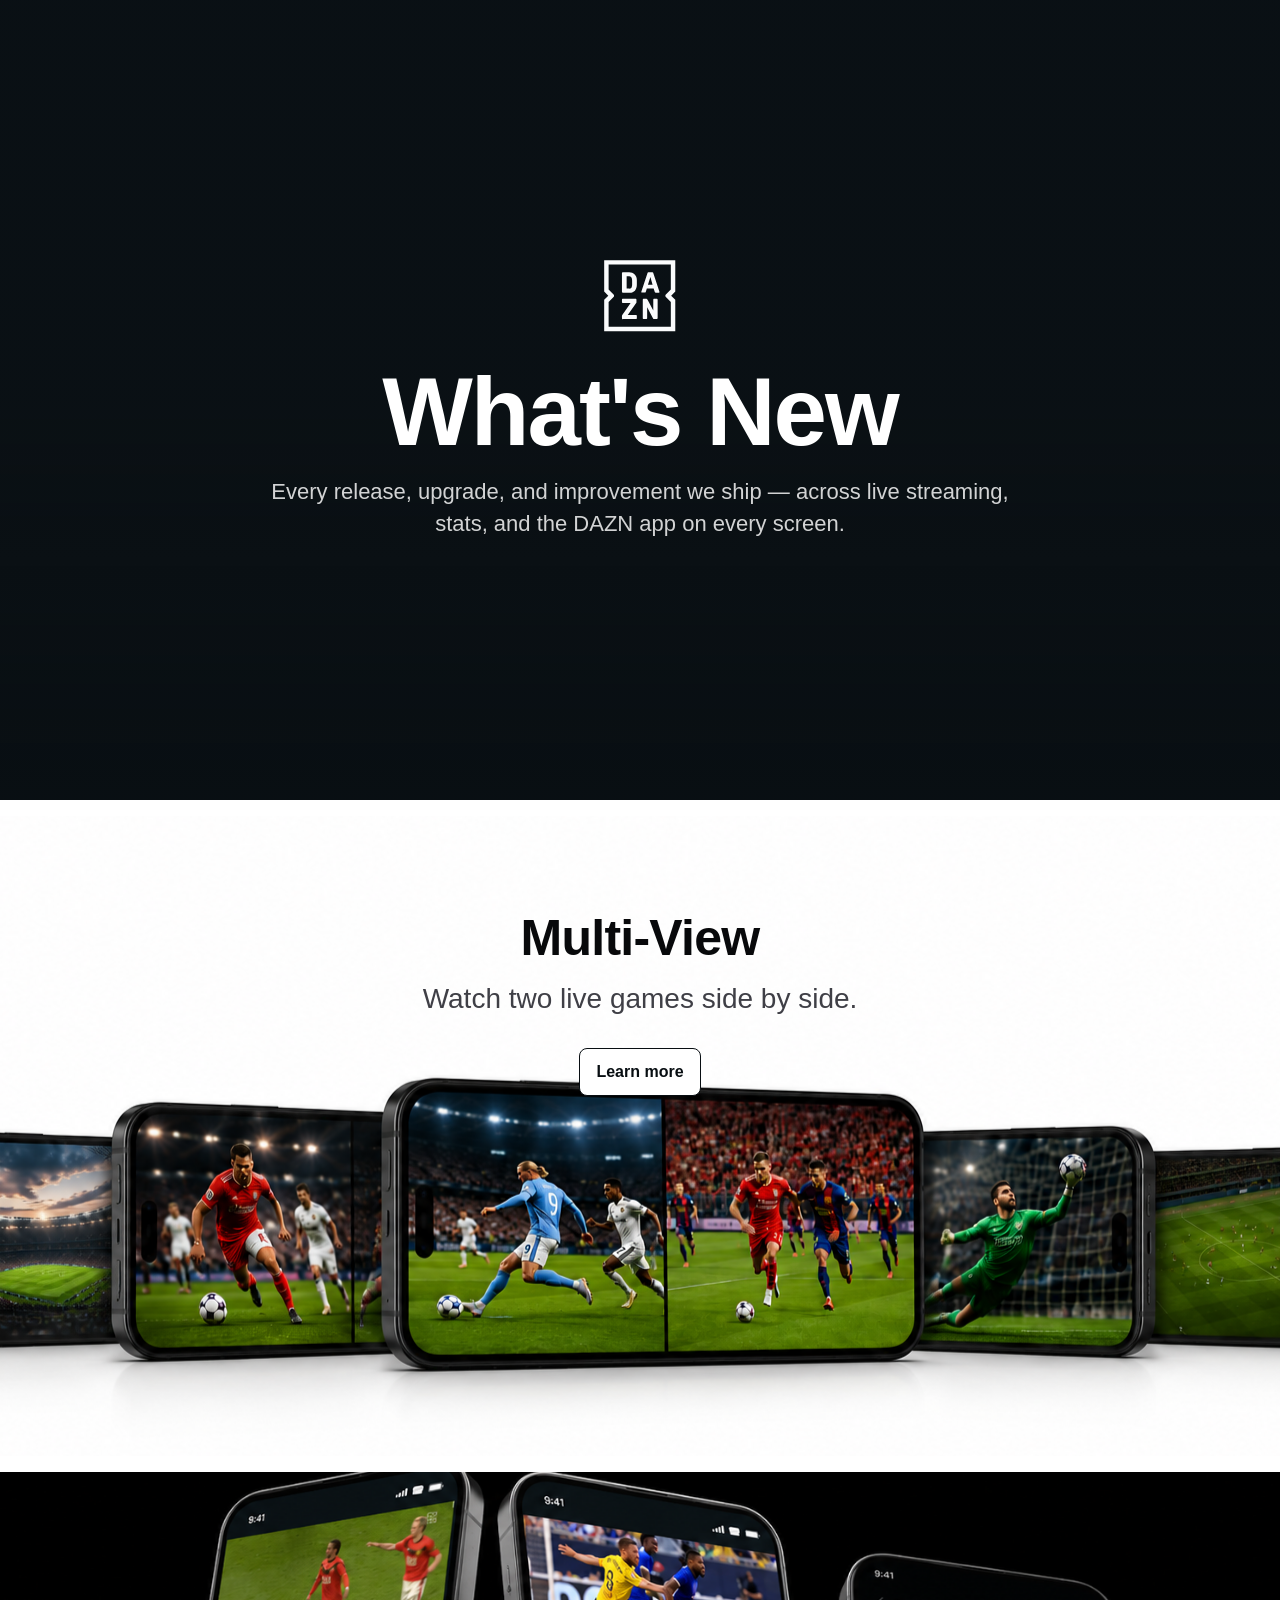
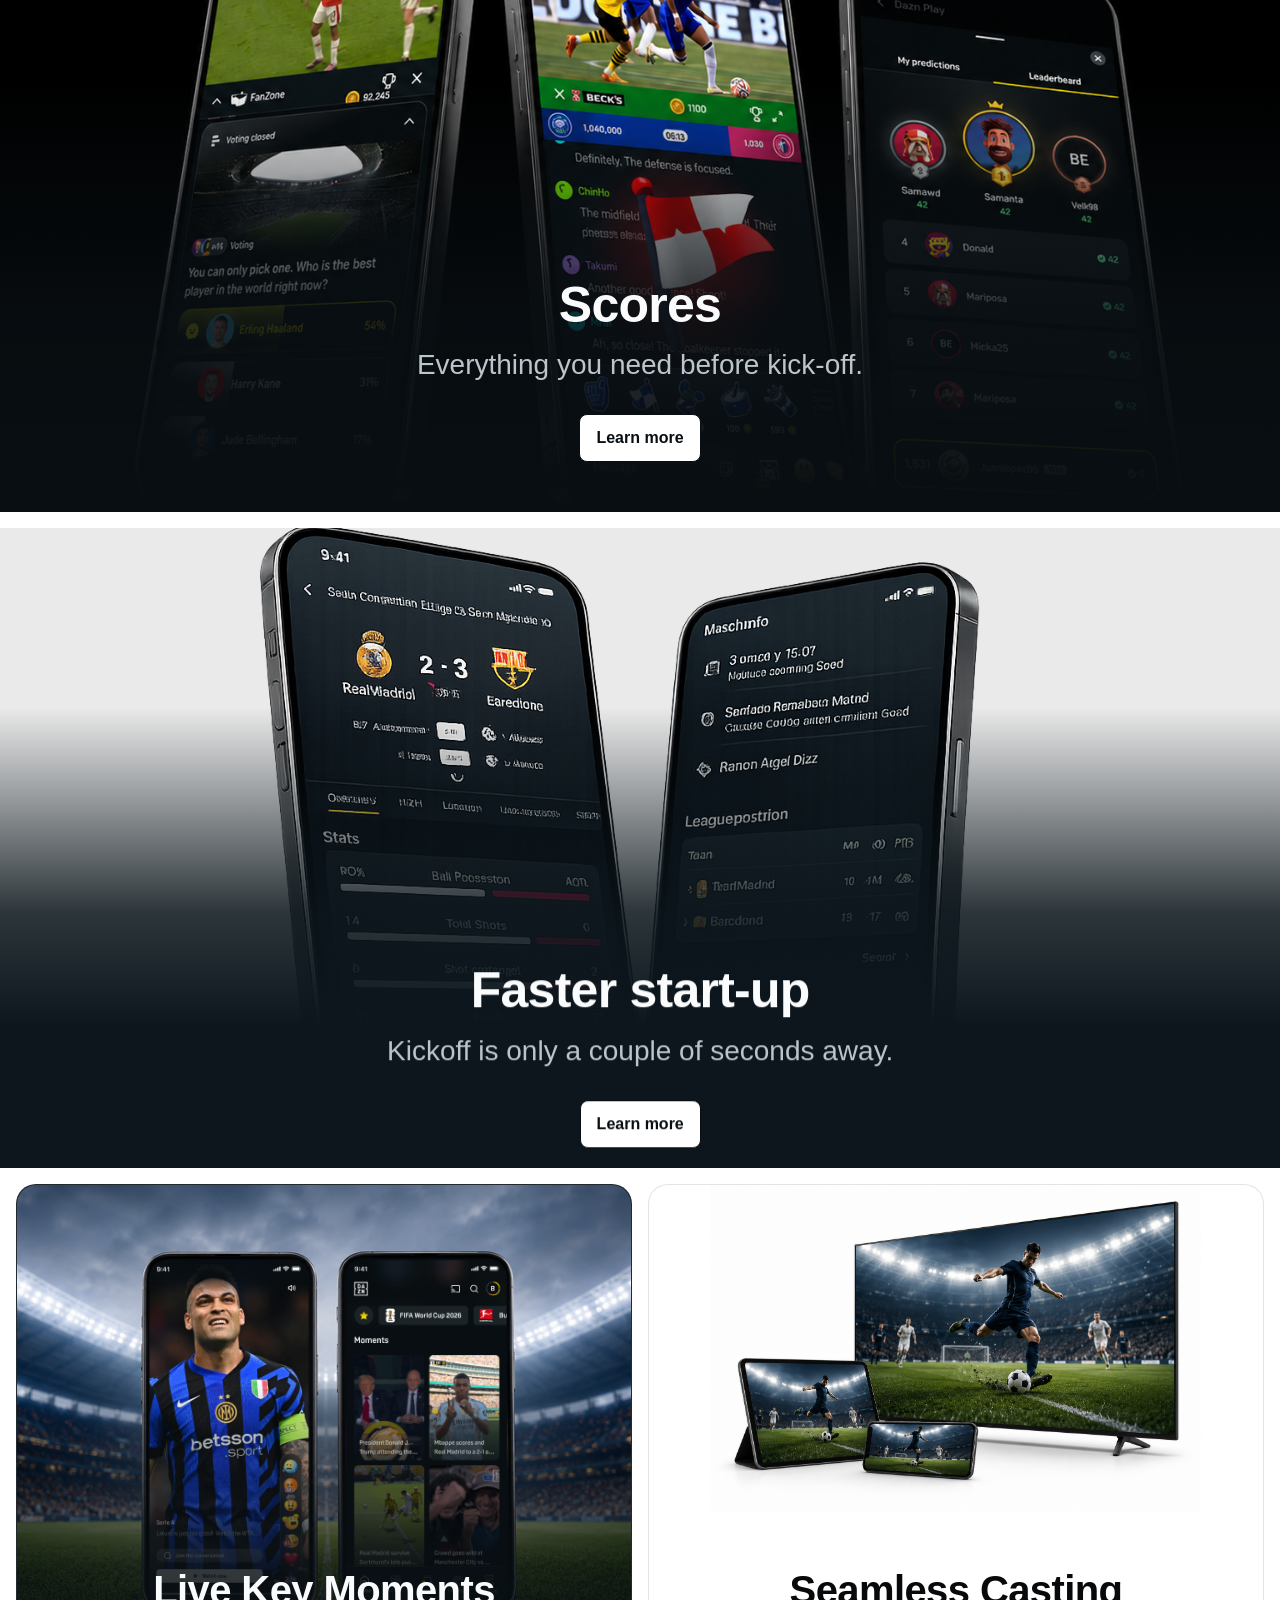
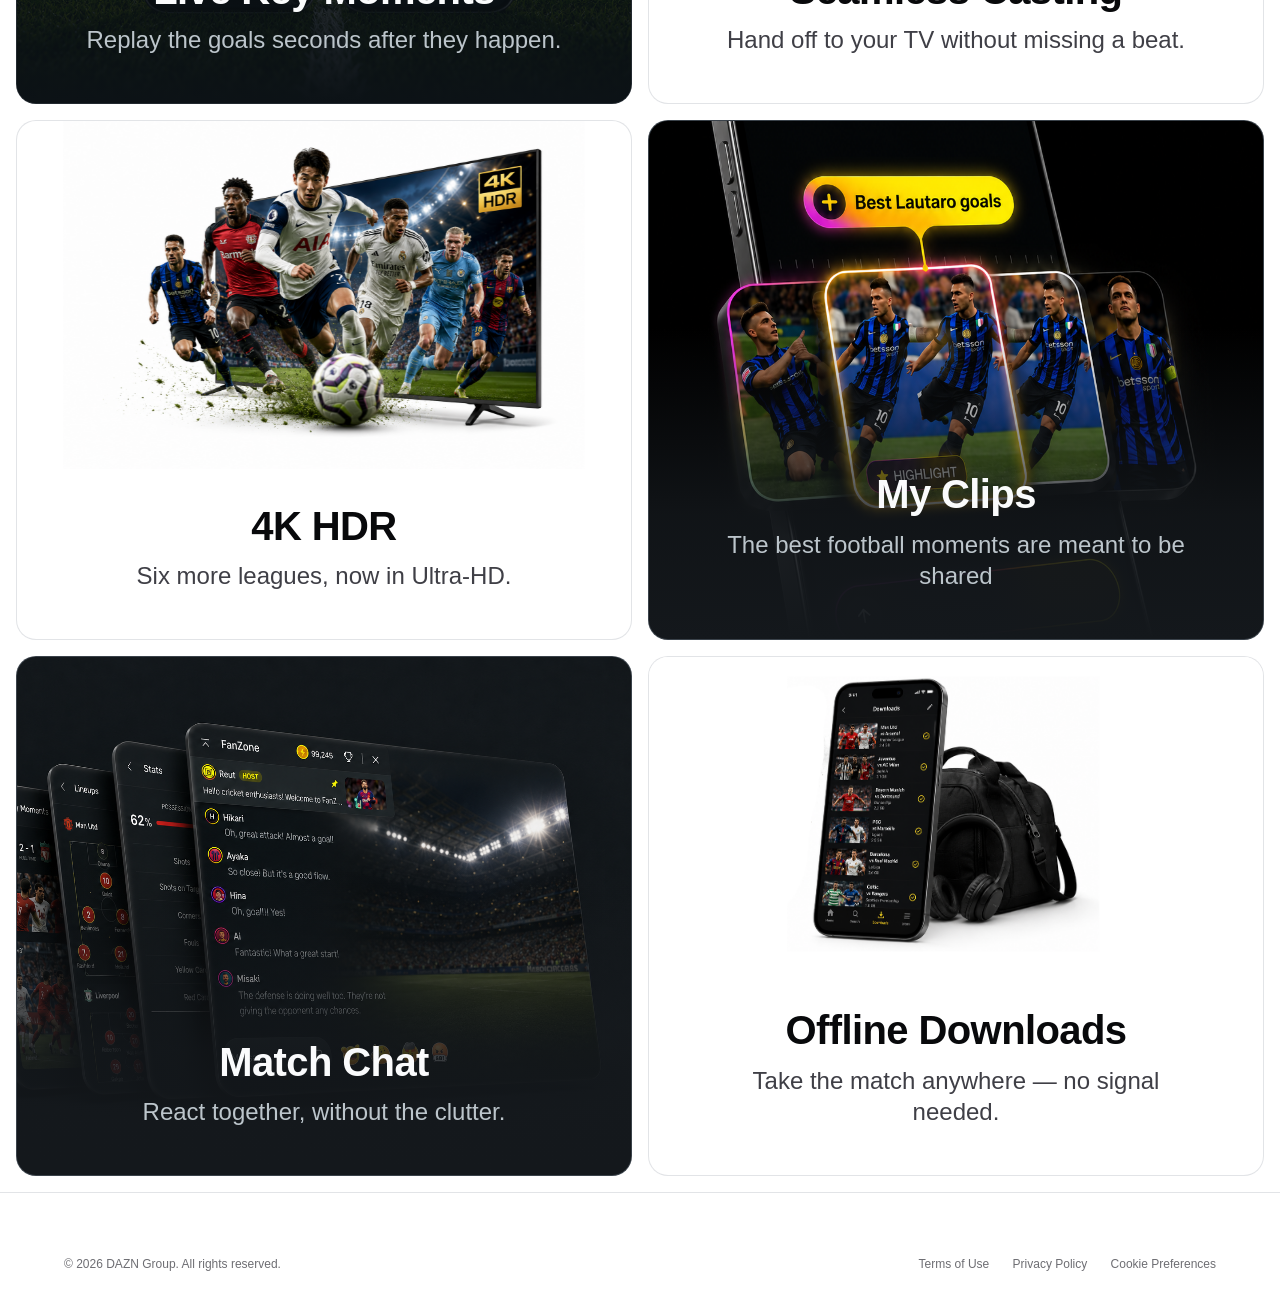
==== commit 20ebf03f: "Tune Scores (win-probability-overlay) page images and fix band bg-image bug - Swap Faster start-up a" ====
--- a/index.html
+++ b/index.html
@@ -304,7 +304,7 @@
   }
 
   /* Multi-View band — photo backdrop, dark text on white (horizontal for desktop) */
-  .feature-band--multi-view{
+  .feature-band.feature-band--multi-view{
     background-color: #FFFFFF;
     background-image: url('assets/img/multiview-desktop.png');
     background-repeat: no-repeat;
@@ -317,7 +317,7 @@
   .feature-band--multi-view .label{ background: #080E12; color: var(--brand-primary); }
 
   /* Win Probability band — dark product-shot backdrop with a bottom scrim for legible text */
-  .feature-band--win-probability-overlay{
+  .feature-band.feature-band--win-probability-overlay{
     background-color: #080E12;
     background-image: linear-gradient(180deg, rgba(8,14,18,0) 32%, rgba(8,14,18,0.85) 70%, #080E12 100%), url('assets/img/win-probability.png');
     background-repeat: no-repeat;
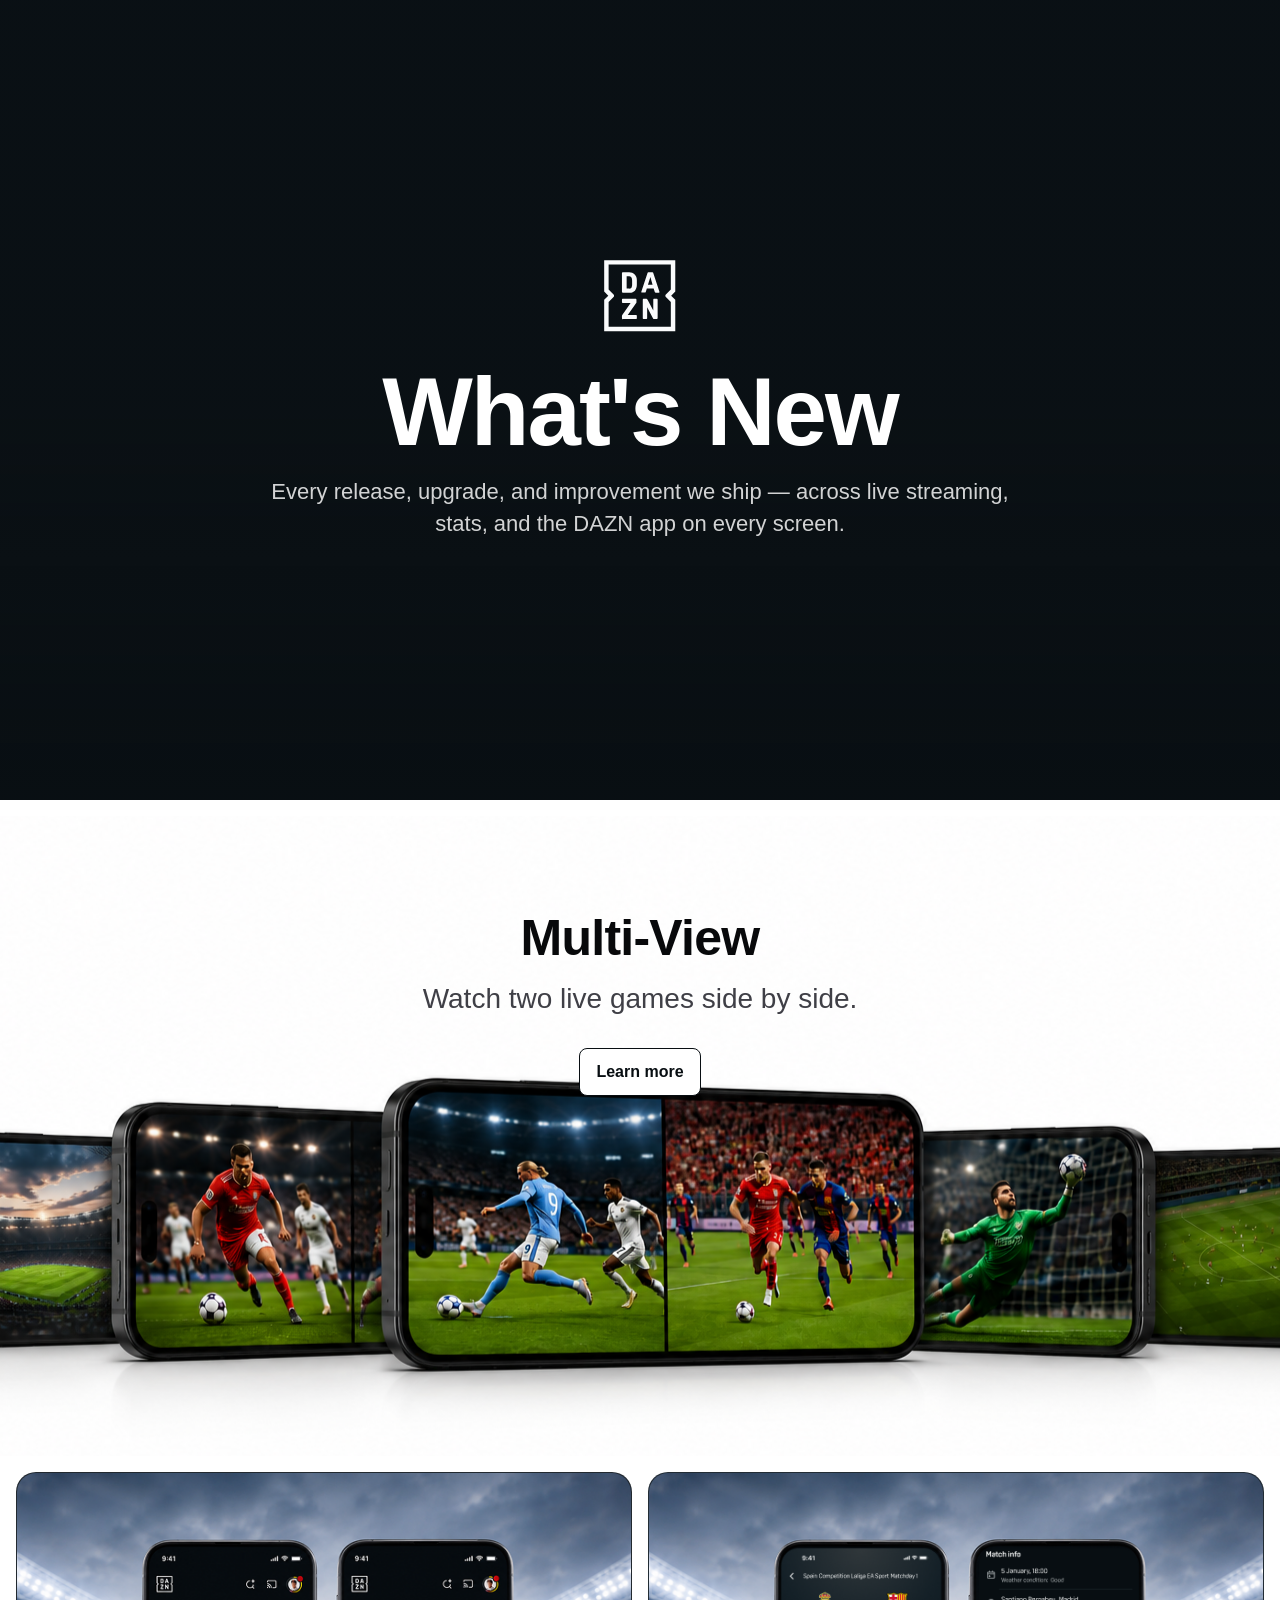
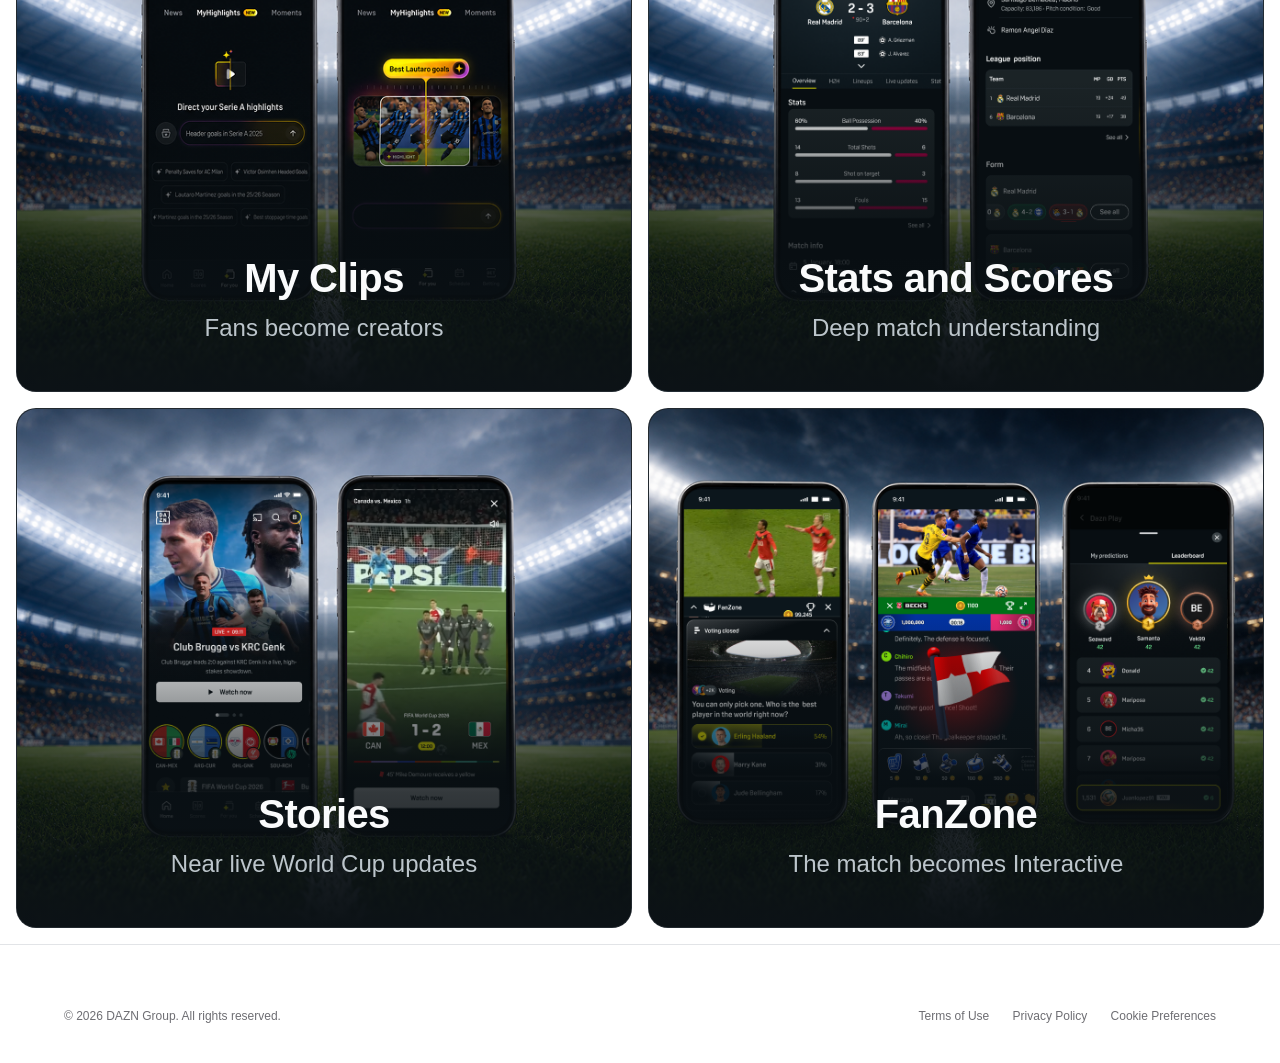
==== commit aaefffda: "Build out My Clips detail page + hero polish - Fill win-probability-overlay entry with My Clips cont" ====
--- a/index.html
+++ b/index.html
@@ -304,7 +304,7 @@
   }
 
   /* Multi-View band — photo backdrop, dark text on white (horizontal for desktop) */
-  .feature-band.feature-band--multi-view{
+  .feature-band--multi-view{
     background-color: #FFFFFF;
     background-image: url('assets/img/multiview-desktop.png');
     background-repeat: no-repeat;
@@ -317,7 +317,7 @@
   .feature-band--multi-view .label{ background: #080E12; color: var(--brand-primary); }
 
   /* Win Probability band — dark product-shot backdrop with a bottom scrim for legible text */
-  .feature-band.feature-band--win-probability-overlay{
+  .feature-band--win-probability-overlay{
     background-color: #080E12;
     background-image: linear-gradient(180deg, rgba(8,14,18,0) 32%, rgba(8,14,18,0.85) 70%, #080E12 100%), url('assets/img/win-probability.png');
     background-repeat: no-repeat;
@@ -457,8 +457,8 @@
   /* Live Key Moments tile — dramatic dark photo backdrop with a bottom scrim for legible text */
   .card--key-moments-live{ background-color: #0C1216; }
   .card--key-moments-live::before{
-    background-image: linear-gradient(180deg, rgba(8,14,18,0) 38%, rgba(8,14,18,0.82) 74%, #0C1216 100%), url('assets/img/live-key-moments.png');
-    background-position: center, center top;
+    background-image: linear-gradient(180deg, rgba(8,14,18,0) 40%, rgba(8,14,18,0.82) 74%, #0C1216 100%), url('assets/img/hp-stories.png');
+    background-position: center, center;
     background-size: cover, cover;
   }
   /* 4K HDR tile — action-burst image anchored to the top, text on the white area below */
@@ -487,11 +487,26 @@
     background-position: center, center;
     background-size: cover, cover;
   }
-  /* Seamless Casting tile — multi-device image anchored to the top, text on the white area below */
+  /* FanZone tile — dark photo backdrop with a bottom scrim for legible text */
+  .card--airplay-chromecast-handoff{ background-color: #0C1216; }
   .card--airplay-chromecast-handoff::before{
-    background-image: url('assets/img/seamless-casting.png');
-    background-position: center top;
-    background-size: 80%;
+    background-image: linear-gradient(180deg, rgba(8,14,18,0) 40%, rgba(8,14,18,0.82) 74%, #0C1216 100%), url('assets/img/hp-fanzone.png');
+    background-position: center, center;
+    background-size: cover, cover;
+  }
+  /* Faster start-up tile — dark app-screenshot backdrop with a bottom scrim for legible text */
+  .card--faster-startup-mobile{ background-color: #0C161C; }
+  .card--faster-startup-mobile::before{
+    background-image: linear-gradient(180deg, rgba(8,14,18,0) 40%, rgba(8,14,18,0.82) 74%, #0C1216 100%), url('assets/img/hp-stats.png');
+    background-position: center, center;
+    background-size: cover, cover;
+  }
+  /* Win Probability tile — dark photo backdrop with a bottom scrim for legible text */
+  .card--win-probability-overlay{ background-color: #0C1216; }
+  .card--win-probability-overlay::before{
+    background-image: linear-gradient(180deg, rgba(8,14,18,0) 40%, rgba(8,14,18,0.82) 74%, #0C1216 100%), url('assets/img/hp-myclips.png');
+    background-position: center, center;
+    background-size: cover, cover;
   }
   /* Staggered slide-in (gated on .reveal so cards stay visible without JS) */
   .grid.reveal .card{
@@ -644,12 +659,16 @@
     .feature-band h2{ font-size: 32px; }
     .feature-band__tagline{ font-size: 20px; }
     .feature-band--multi-view{
-      background-color: #FFFFFF;
-      background-image: url('assets/img/multiview-mobile.png');
-      background-position: right -220px top calc(-20px - var(--mv-shift, 0px));
-      background-size: auto calc(105% * var(--mv-zoom, 1));
-      padding-right: 140px;
+      background-color: #0C1216;
+      background-image: linear-gradient(180deg, rgba(8,14,18,0) 42%, rgba(8,14,18,0.88) 100%), url('assets/img/hp-multiview-m.png');
+      background-repeat: no-repeat, no-repeat;
+      background-position: center, center;
+      background-size: cover, cover;
+      justify-content: flex-end;
+      padding: 30px;
     }
+    .feature-band--multi-view h2{ color: #FAFBFC; }
+    .feature-band--multi-view .feature-band__tagline{ color: rgba(250,251,252,0.85); }
     .grid{ grid-template-columns: 1fr; }
     .card{ padding: 30px; align-items: flex-start; text-align: left; }
     .card__body{ padding: 0; align-items: flex-start; justify-content: flex-end; text-align: left; }
@@ -658,7 +677,28 @@
   @media (max-width: 640px){
     .card{ min-height: 680px; }
     .feature-band{ min-height: 680px; }
-    .card--airplay-chromecast-handoff::before{ background-size: 200%; }
+    /* Mobile only: zoom each tile image 1.2 inside its container */
+    .card::before{ transform: scale(1.2); }
+    /* Multi-View: same tile look as the others on mobile (rounded 2:3 card, aligned margins) */
+    #feature-bands{ padding: 0 var(--sp-16); }
+    .feature-band--multi-view{ min-height: 0; aspect-ratio: 2 / 3; border-radius: 20px; border: 1px solid #76828c36; }
+    .feature-band--multi-view h2{ font-size: 32px; }
+    /* Tiles with a portrait mobile image: match the 2:3 image so it fills without cropping */
+    .card--faster-startup-mobile,
+    .card--win-probability-overlay,
+    .card--key-moments-live,
+    .card--airplay-chromecast-handoff{ min-height: 0; aspect-ratio: 2 / 3; }
+    .card--faster-startup-mobile::before,
+    .card--win-probability-overlay::before,
+    .card--key-moments-live::before,
+    .card--airplay-chromecast-handoff::before{
+      background-position: center, center;
+      background-size: cover, cover;
+    }
+    .card--faster-startup-mobile::before{ background-image: linear-gradient(180deg, rgba(8,14,18,0) 40%, rgba(8,14,18,0.82) 74%, #0C1216 100%), url('assets/img/hp-stats-m.png'); }
+    .card--win-probability-overlay::before{ background-image: linear-gradient(180deg, rgba(8,14,18,0) 40%, rgba(8,14,18,0.82) 74%, #0C1216 100%), url('assets/img/hp-myclips-m.png'); }
+    .card--key-moments-live::before{ background-image: linear-gradient(180deg, rgba(8,14,18,0) 40%, rgba(8,14,18,0.82) 74%, #0C1216 100%), url('assets/img/hp-stories-m.png'); }
+    .card--airplay-chromecast-handoff::before{ background-image: linear-gradient(180deg, rgba(8,14,18,0) 40%, rgba(8,14,18,0.82) 74%, #0C1216 100%), url('assets/img/hp-fanzone-m.png'); }
     .card--4k-hdr-expansion::before{ background-size: 200%; background-position: calc(80% + 10px) top; }
     .card--offline-downloads::before{ background-size: 260%; background-position: calc(50% + 60px) top; }
     .card__title{ font-size: 32px; }
@@ -691,7 +731,7 @@
       <source src="assets/video/video-hero-720.mp4" type="video/mp4">
     </video>
     <video class="splash__video splash__video--mobile" autoplay muted loop playsinline>
-      <source src="assets/video/video-hero-vertical.mp4" type="video/mp4">
+      <source src="assets/video/video-hero-720.mp4" type="video/mp4">
     </video>
     <div class="splash__scrim"></div>
 
@@ -845,18 +885,18 @@
           </div>
         </div>
       </section>`;
-    document.getElementById('feature-bands').innerHTML = entries.slice(0, 3).map(band).join('');
+    document.getElementById('feature-bands').innerHTML = entries.slice(0, 1).map(band).join('');
 
     /* ---- HIGHLIGHTS: remaining updates as uniform 2-up tiles ---- */
-    const lightCards = ['airplay-chromecast-handoff', '4k-hdr-expansion', 'offline-downloads'];
+    const lightCards = ['4k-hdr-expansion', 'offline-downloads'];
     const card = (e) => `
       <a class="card card--${e.id}${lightCards.includes(e.id) ? ' card--light' : ''}" href="feature.html?id=${e.id}">
         <div class="card__body">
-          <h3 class="card__title">${e.name}</h3>
-          <p class="card__benefit">${e.tagline}</p>
+          <h3 class="card__title">${e.tileName || e.name}</h3>
+          <p class="card__benefit">${e.tileTagline || e.tagline}</p>
         </div>
       </a>`;
-    document.getElementById('grid').innerHTML = entries.slice(3, 9).map(card).join('');
+    document.getElementById('grid').innerHTML = [2, 1, 3, 4].map(i => entries[i]).map(card).join('');
 
     /* ---- Tiles slide into place, staggered, as they scroll into view ---- */
     (() => {
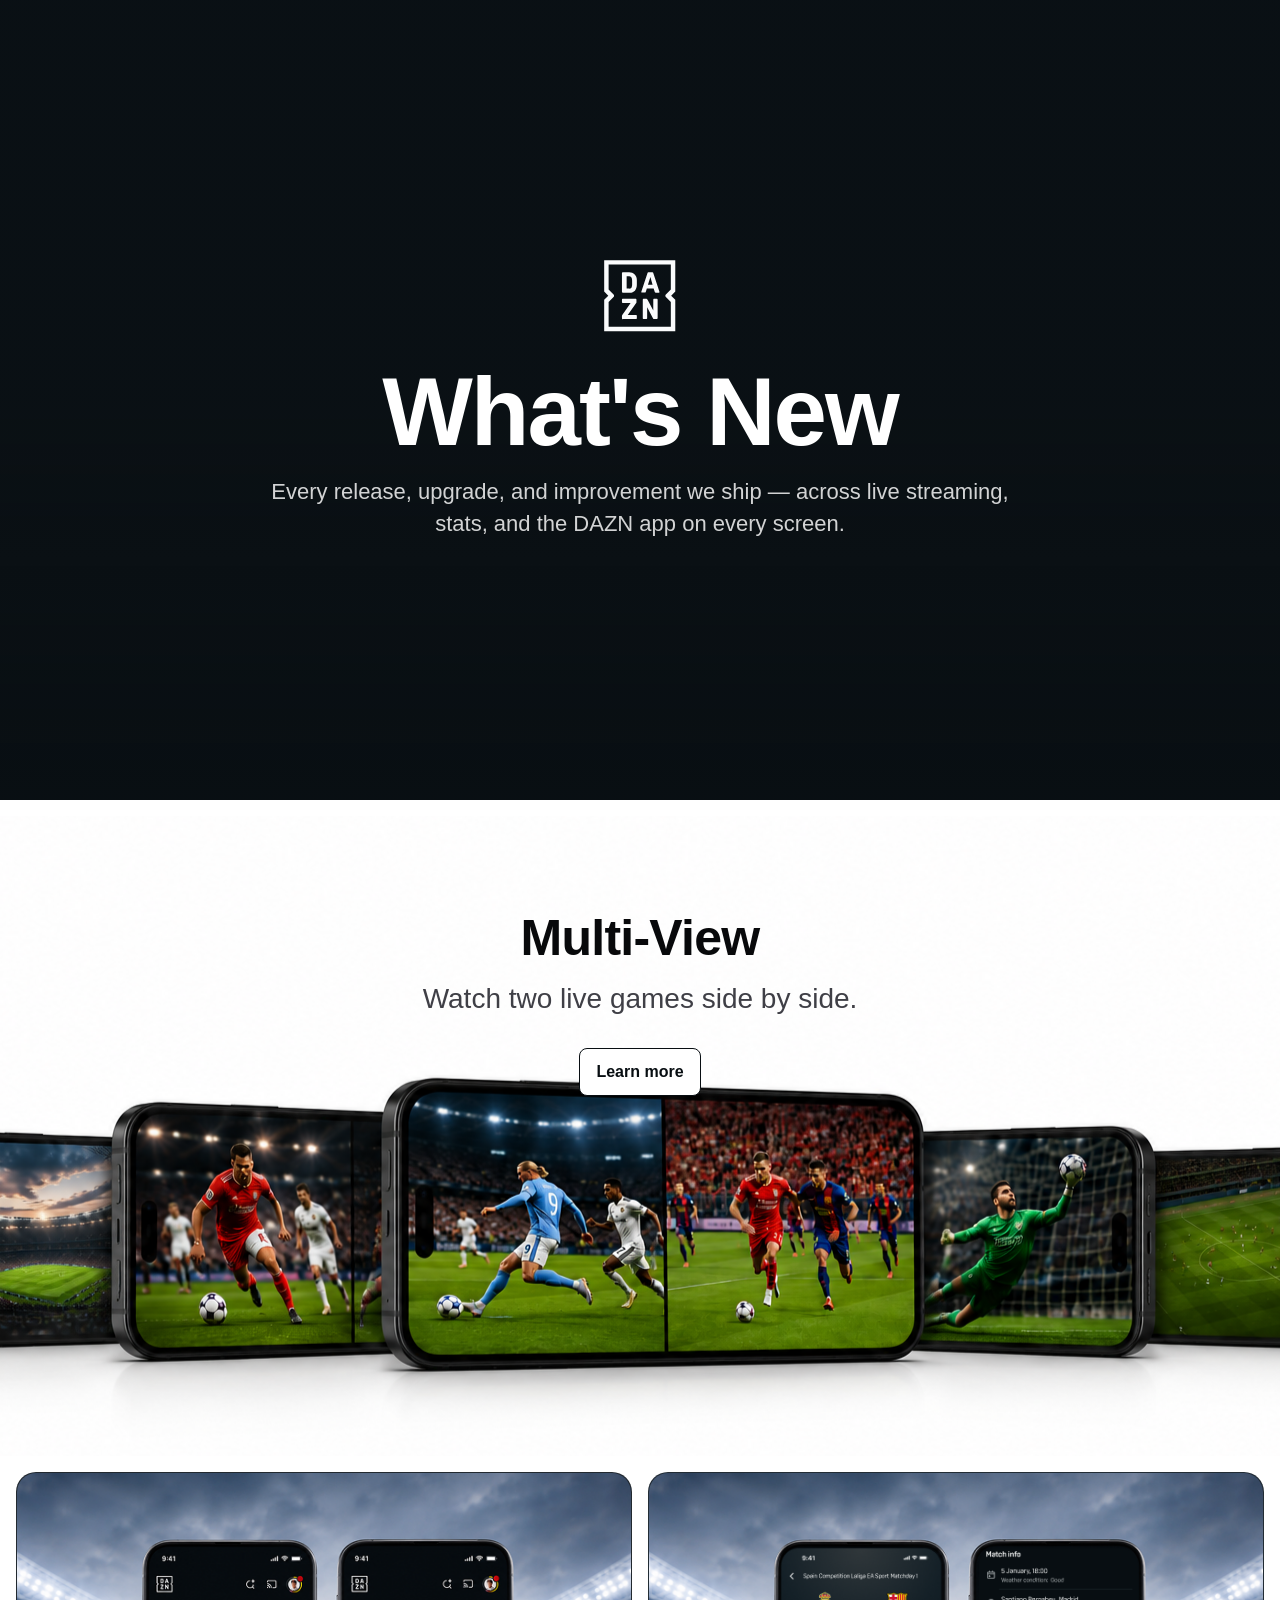
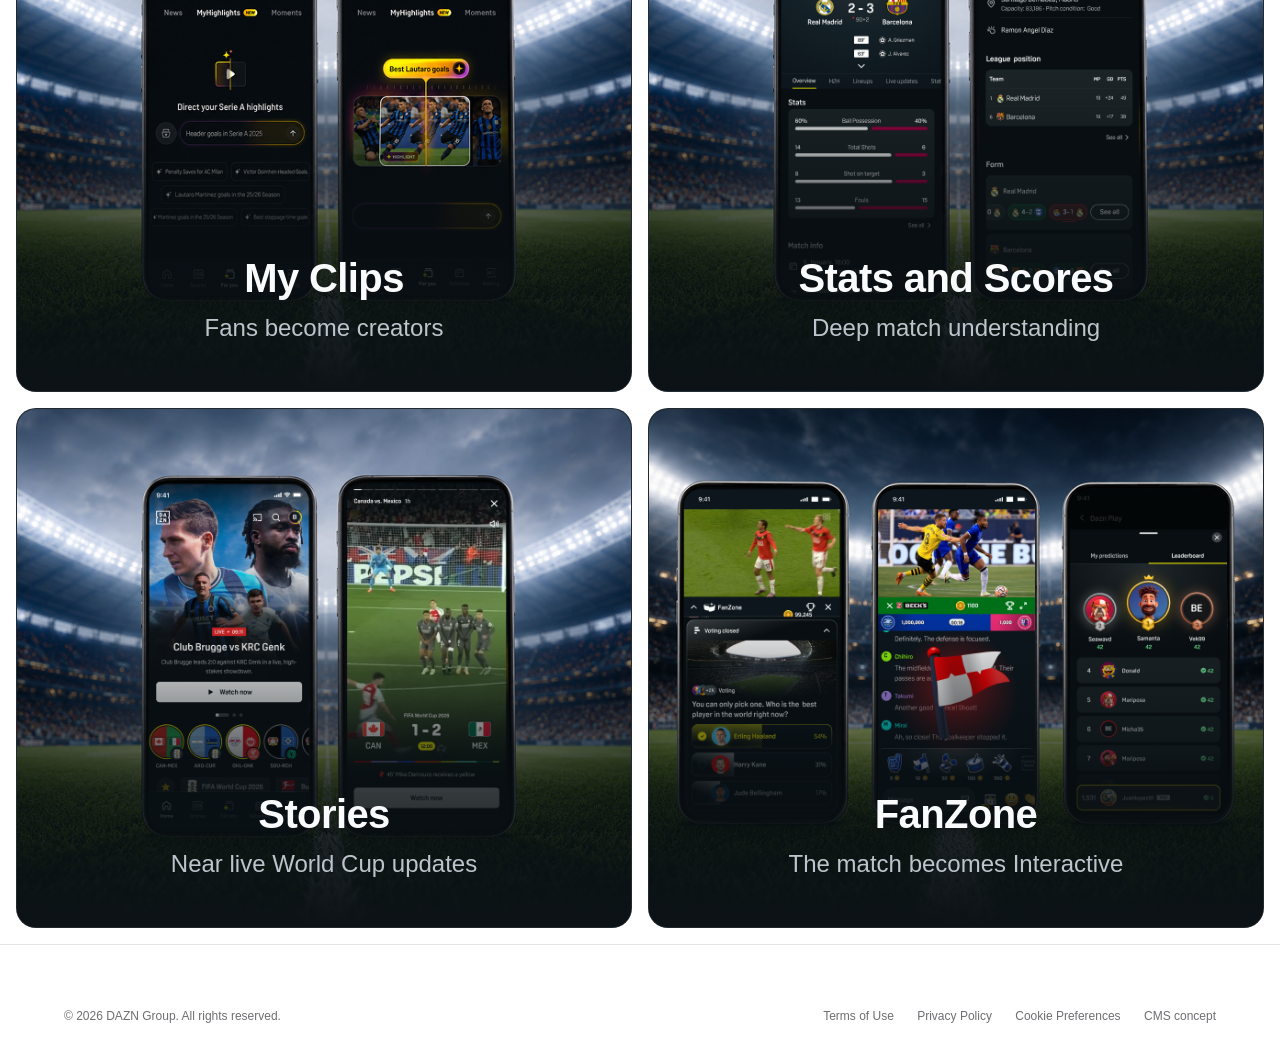
==== commit d5ceb3b3: "Link the CMS concept hub from the landing footer Co-Authored-By: Claude Opus 4.8 <noreply@anthropic." ====
--- a/index.html
+++ b/index.html
@@ -406,6 +406,8 @@
     justify-content:center;
     margin-top: var(--sp-16);
   }
+  /* Whole-card link — off on desktop (Learn more button is used instead) */
+  .feature-band__link{ display:none; }
 
   /* ============ HIGHLIGHTS — uniform 2-up tile grid ============ */
   #highlights{
@@ -683,6 +685,9 @@
     #feature-bands{ padding: 0 var(--sp-16); }
     .feature-band--multi-view{ min-height: 0; aspect-ratio: 2 / 3; border-radius: 20px; border: 1px solid #76828c36; }
     .feature-band--multi-view h2{ font-size: 32px; }
+    /* Mobile: whole card clickable, drop the Learn more button (like the tiles below) */
+    .feature-band--multi-view .feature-band__link{ display:block; position:absolute; inset:0; z-index:5; }
+    .feature-band--multi-view .feature-band__ctas{ display:none; }
     /* Tiles with a portrait mobile image: match the 2:3 image so it fills without cropping */
     .card--faster-startup-mobile,
     .card--win-probability-overlay,
@@ -763,6 +768,7 @@
           <a href="#">Terms of Use</a>
           <a href="#">Privacy Policy</a>
           <a href="#">Cookie Preferences</a>
+          <a href="cms/">CMS concept</a>
         </span>
       </div>
     </div>
@@ -877,6 +883,7 @@
     /* ---- FEATURE BANDS: the top updates as stacked full-width bands ---- */
     const band = (e) => `
       <section class="feature-band feature-band--${e.id}">
+        <a class="feature-band__link" href="feature.html?id=${e.id}" aria-label="${e.name}"></a>
         <div class="feature-band__content">
           <h2>${e.name}</h2>
           <p class="feature-band__tagline">${e.tagline}</p>
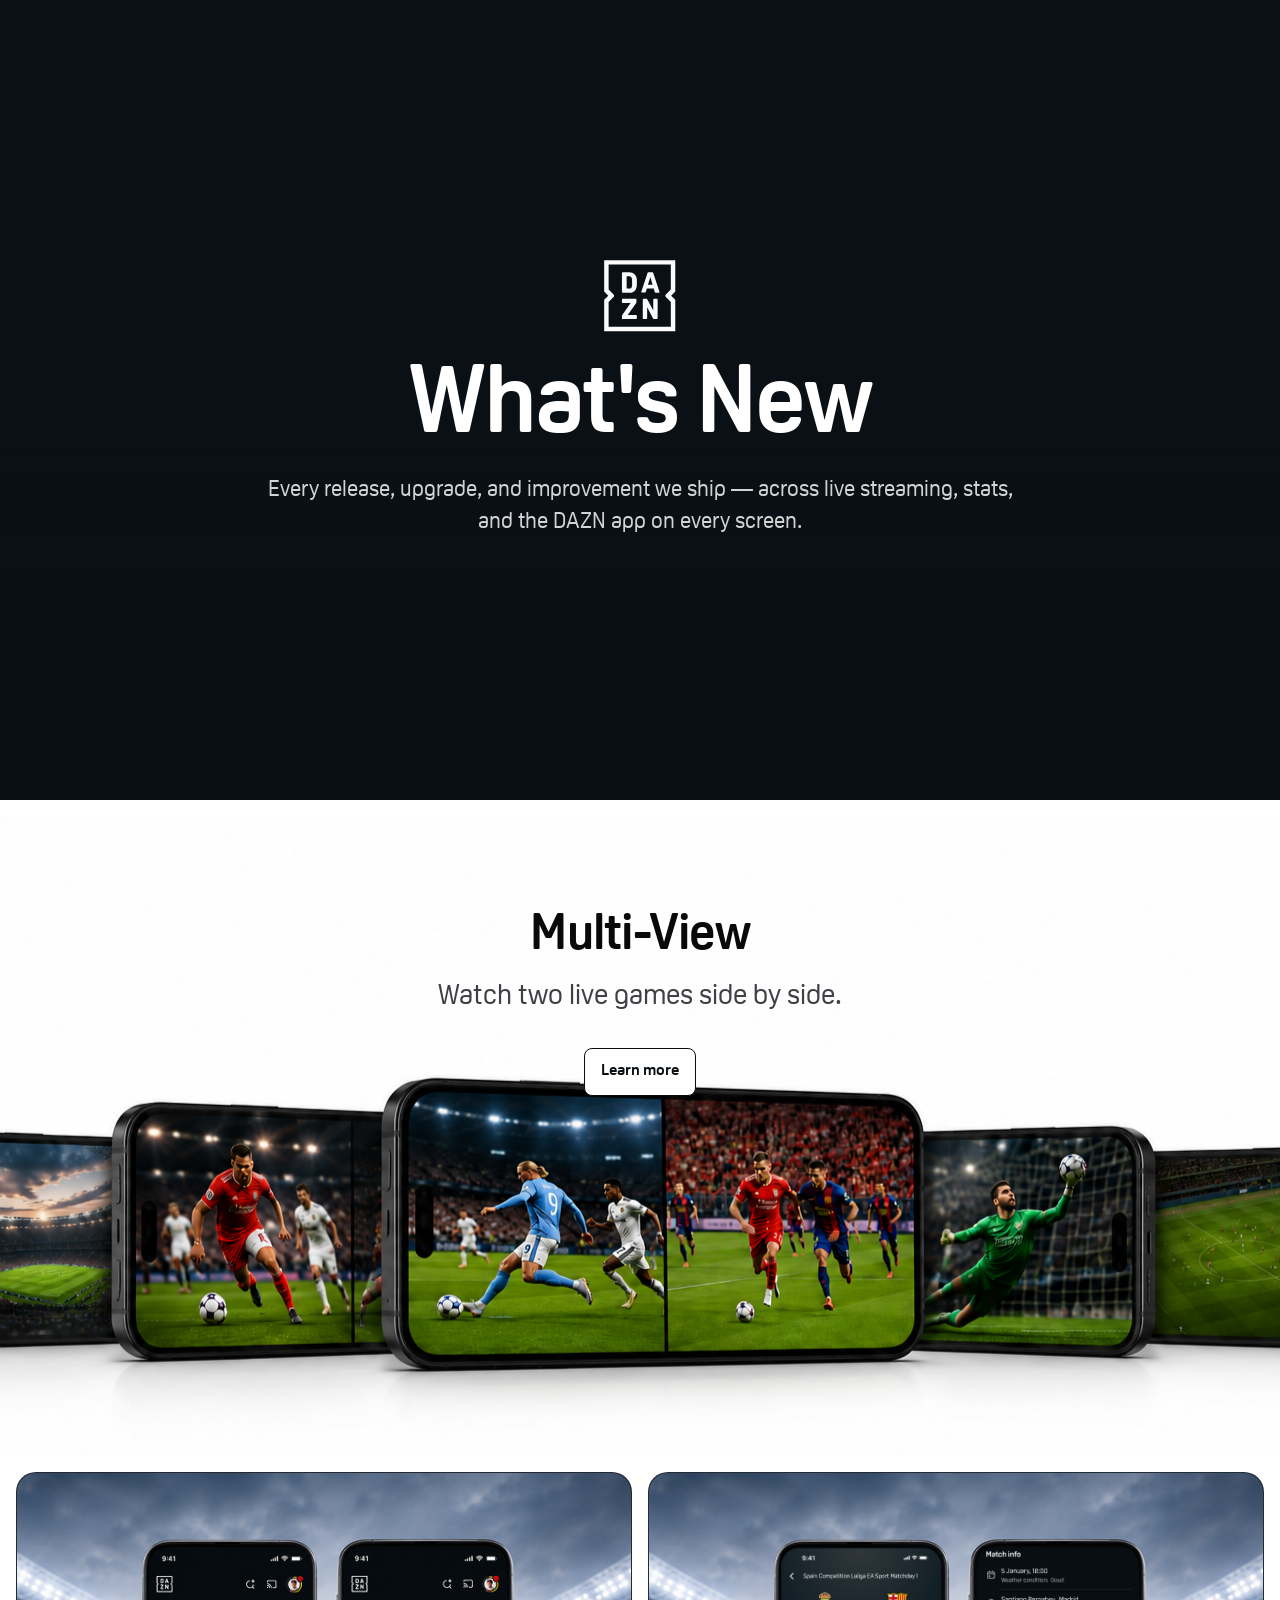
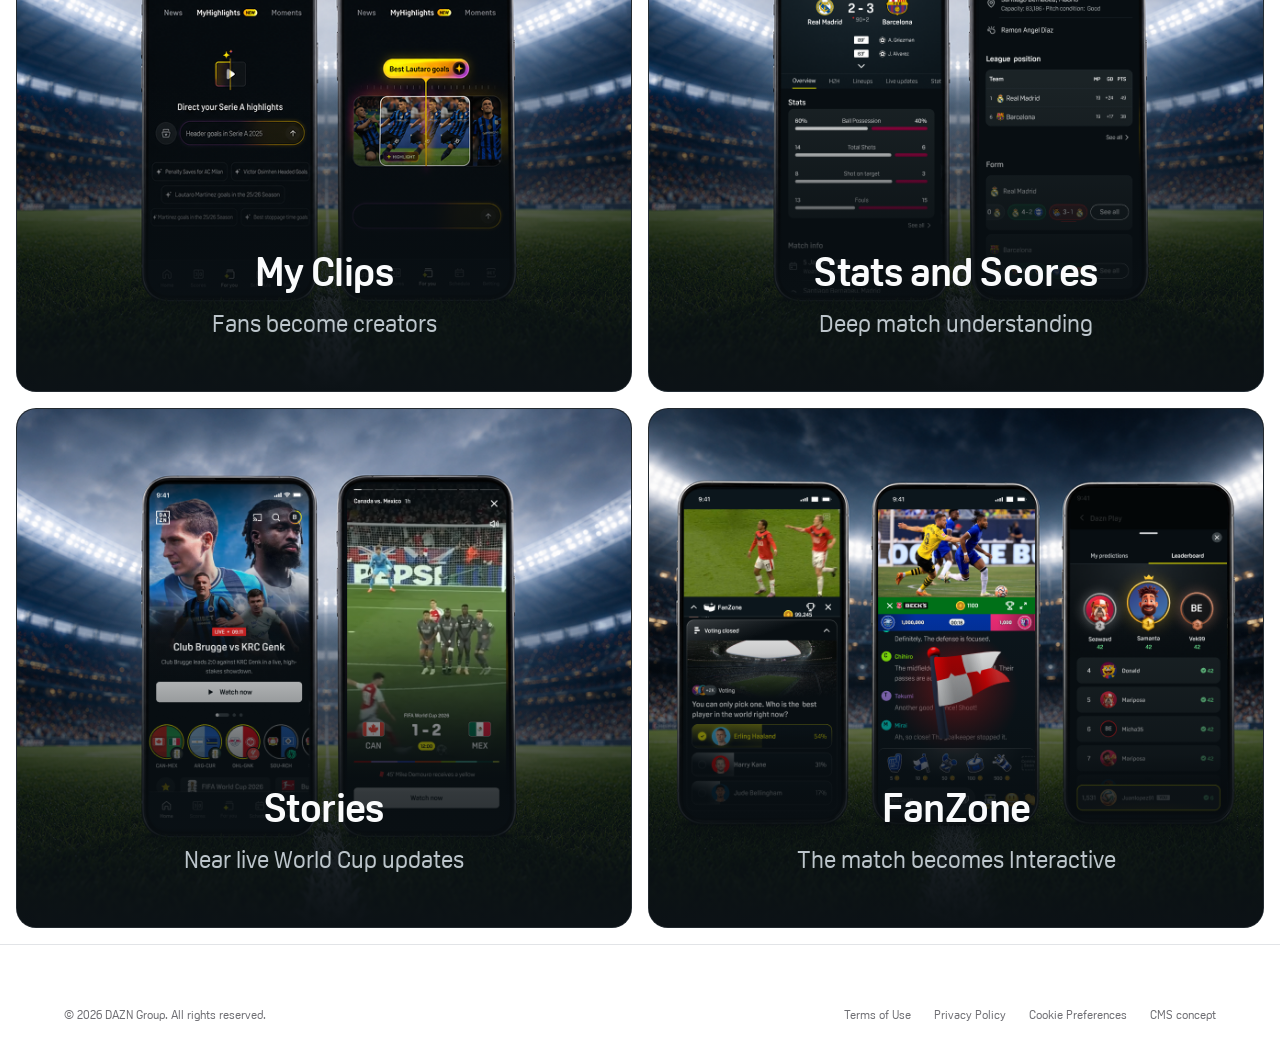
==== commit ba200e1e: "Bundle DAZN Oscine webfont and load it site-wide (main site + CMS pages) - Add assets/fonts/ woff2 (" ====
--- a/index.html
+++ b/index.html
@@ -4,6 +4,7 @@
 <meta charset="UTF-8">
 <meta name="viewport" content="width=device-width, initial-scale=1">
 <title>DAZN — What's New</title>
+<link rel="stylesheet" href="assets/fonts/dazn-oscine.css">
 <style>
 
   /* ============ DAZN DESIGN TOKENS (Dark theme, Desktop) ============ */
--- a/assets/fonts/dazn-oscine.css
+++ b/assets/fonts/dazn-oscine.css
@@ -0,0 +1,31 @@
+/* DAZN Oscine — brand typeface. Weights available: Light (300), Regular (400), Bold (700). */
+@font-face{
+  font-family:'DAZN Oscine';
+  src:url('DAZN_Oscine_Lt.woff2') format('woff2');
+  font-weight:300; font-style:normal; font-display:swap;
+}
+@font-face{
+  font-family:'DAZN Oscine';
+  src:url('DAZN_Oscine_LtIt.woff2') format('woff2');
+  font-weight:300; font-style:italic; font-display:swap;
+}
+@font-face{
+  font-family:'DAZN Oscine';
+  src:url('DAZN_Oscine_Rg.woff2') format('woff2');
+  font-weight:400; font-style:normal; font-display:swap;
+}
+@font-face{
+  font-family:'DAZN Oscine';
+  src:url('DAZN_Oscine_It.woff2') format('woff2');
+  font-weight:400; font-style:italic; font-display:swap;
+}
+@font-face{
+  font-family:'DAZN Oscine';
+  src:url('DAZN_Oscine_Bd.woff2') format('woff2');
+  font-weight:700; font-style:normal; font-display:swap;
+}
+@font-face{
+  font-family:'DAZN Oscine';
+  src:url('DAZN_Oscine_BdIt.woff2') format('woff2');
+  font-weight:700; font-style:italic; font-display:swap;
+}
